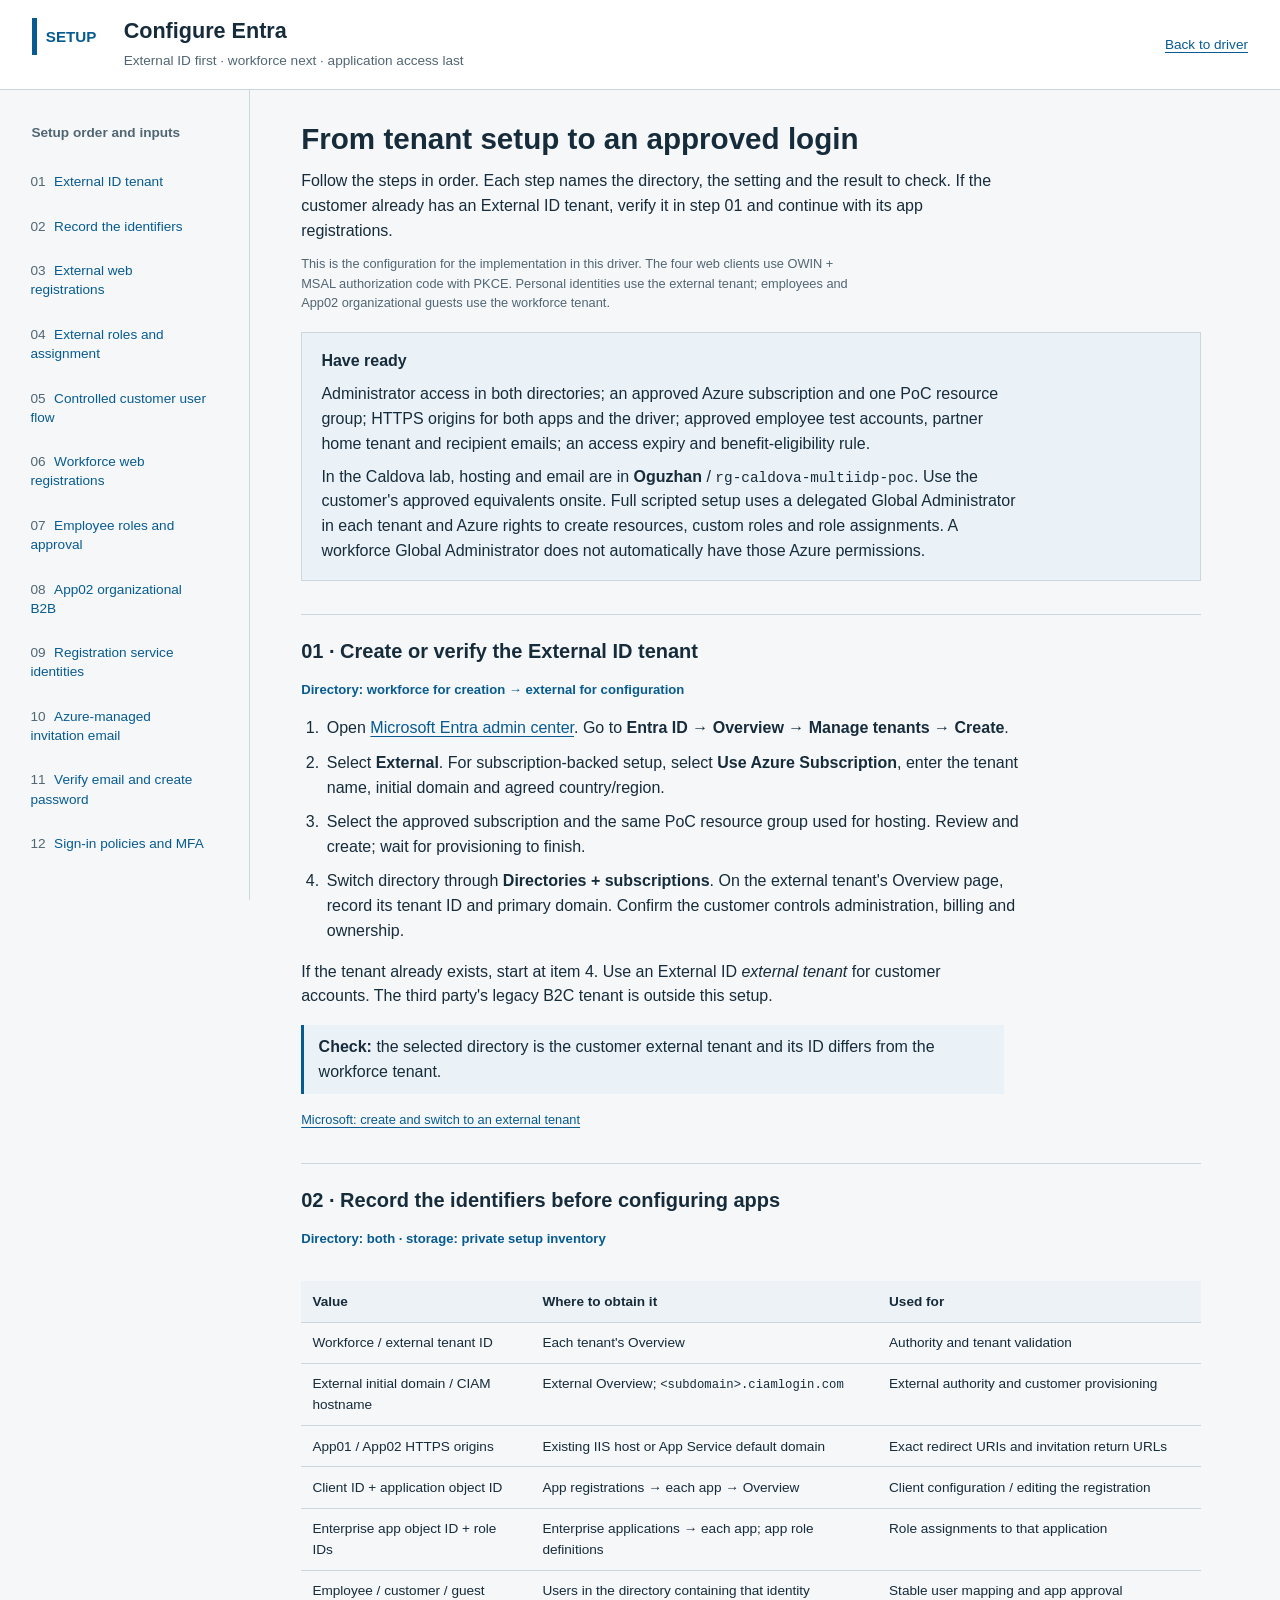
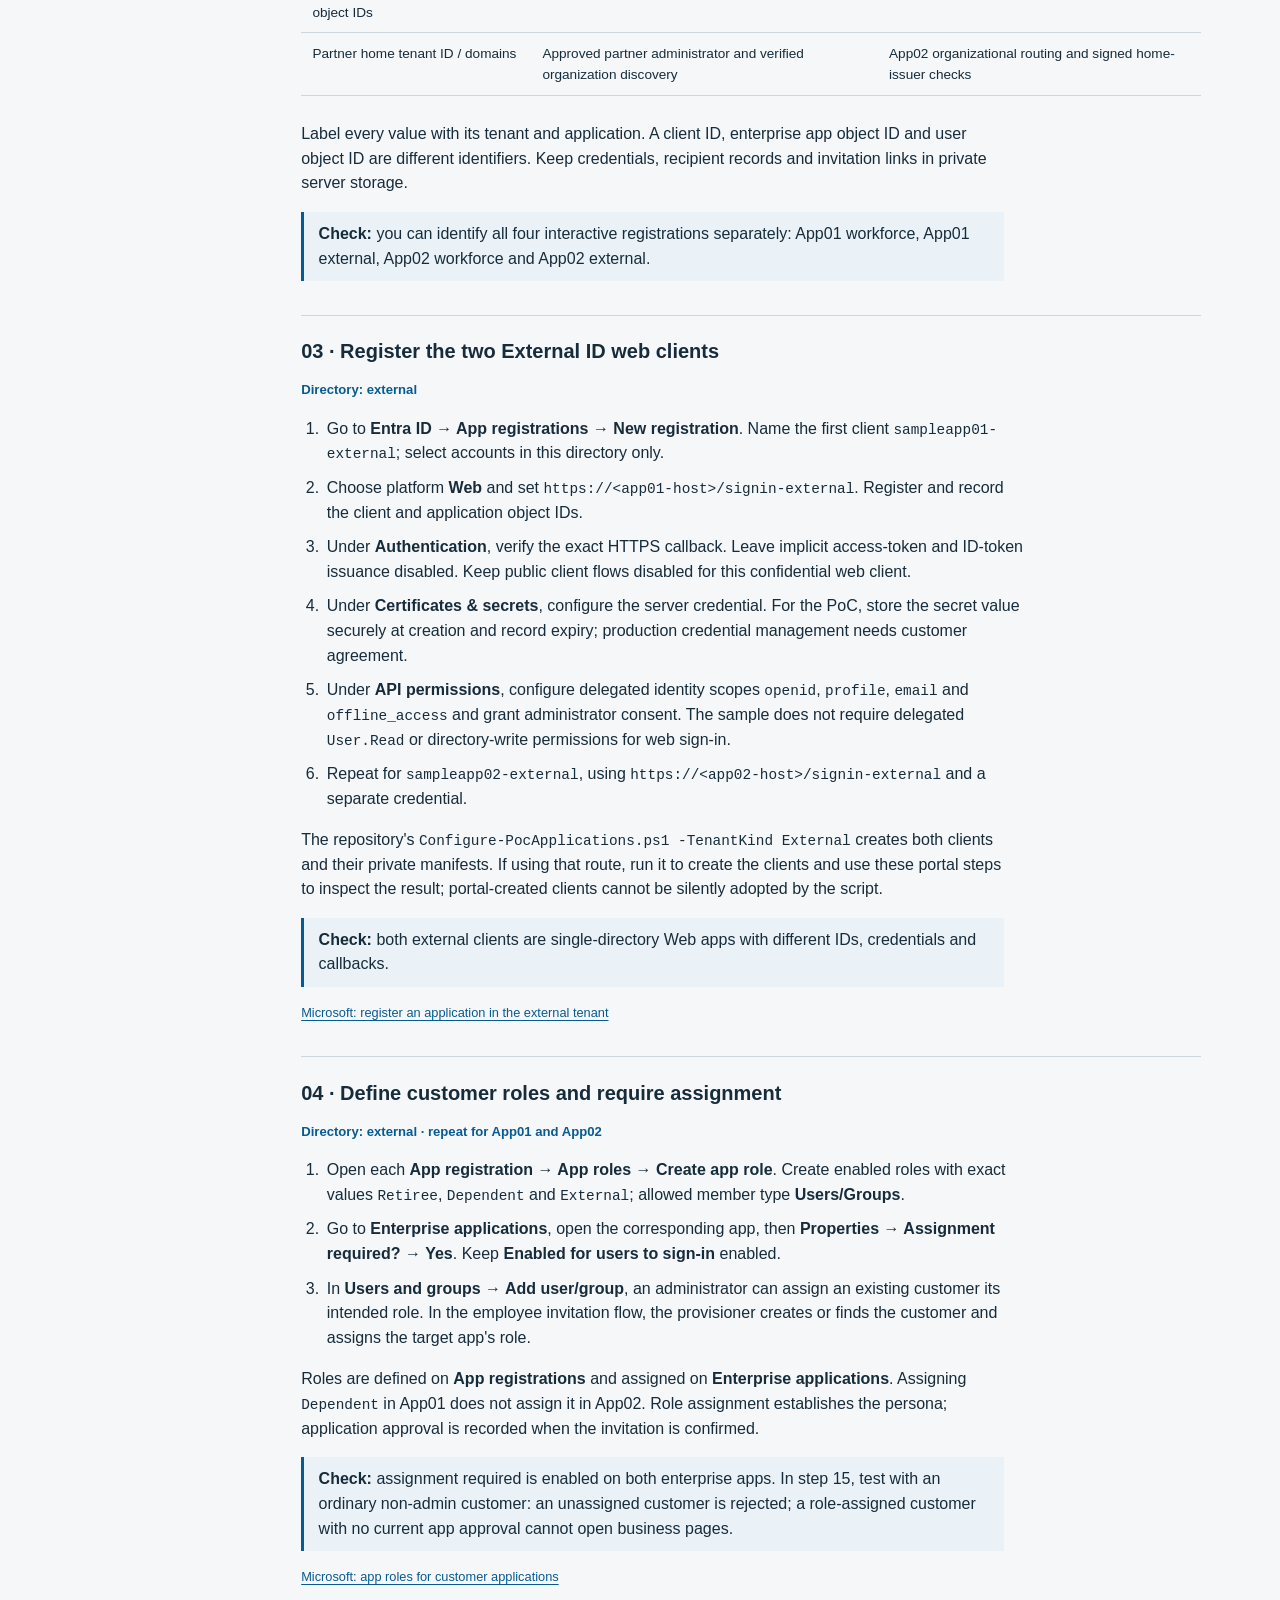
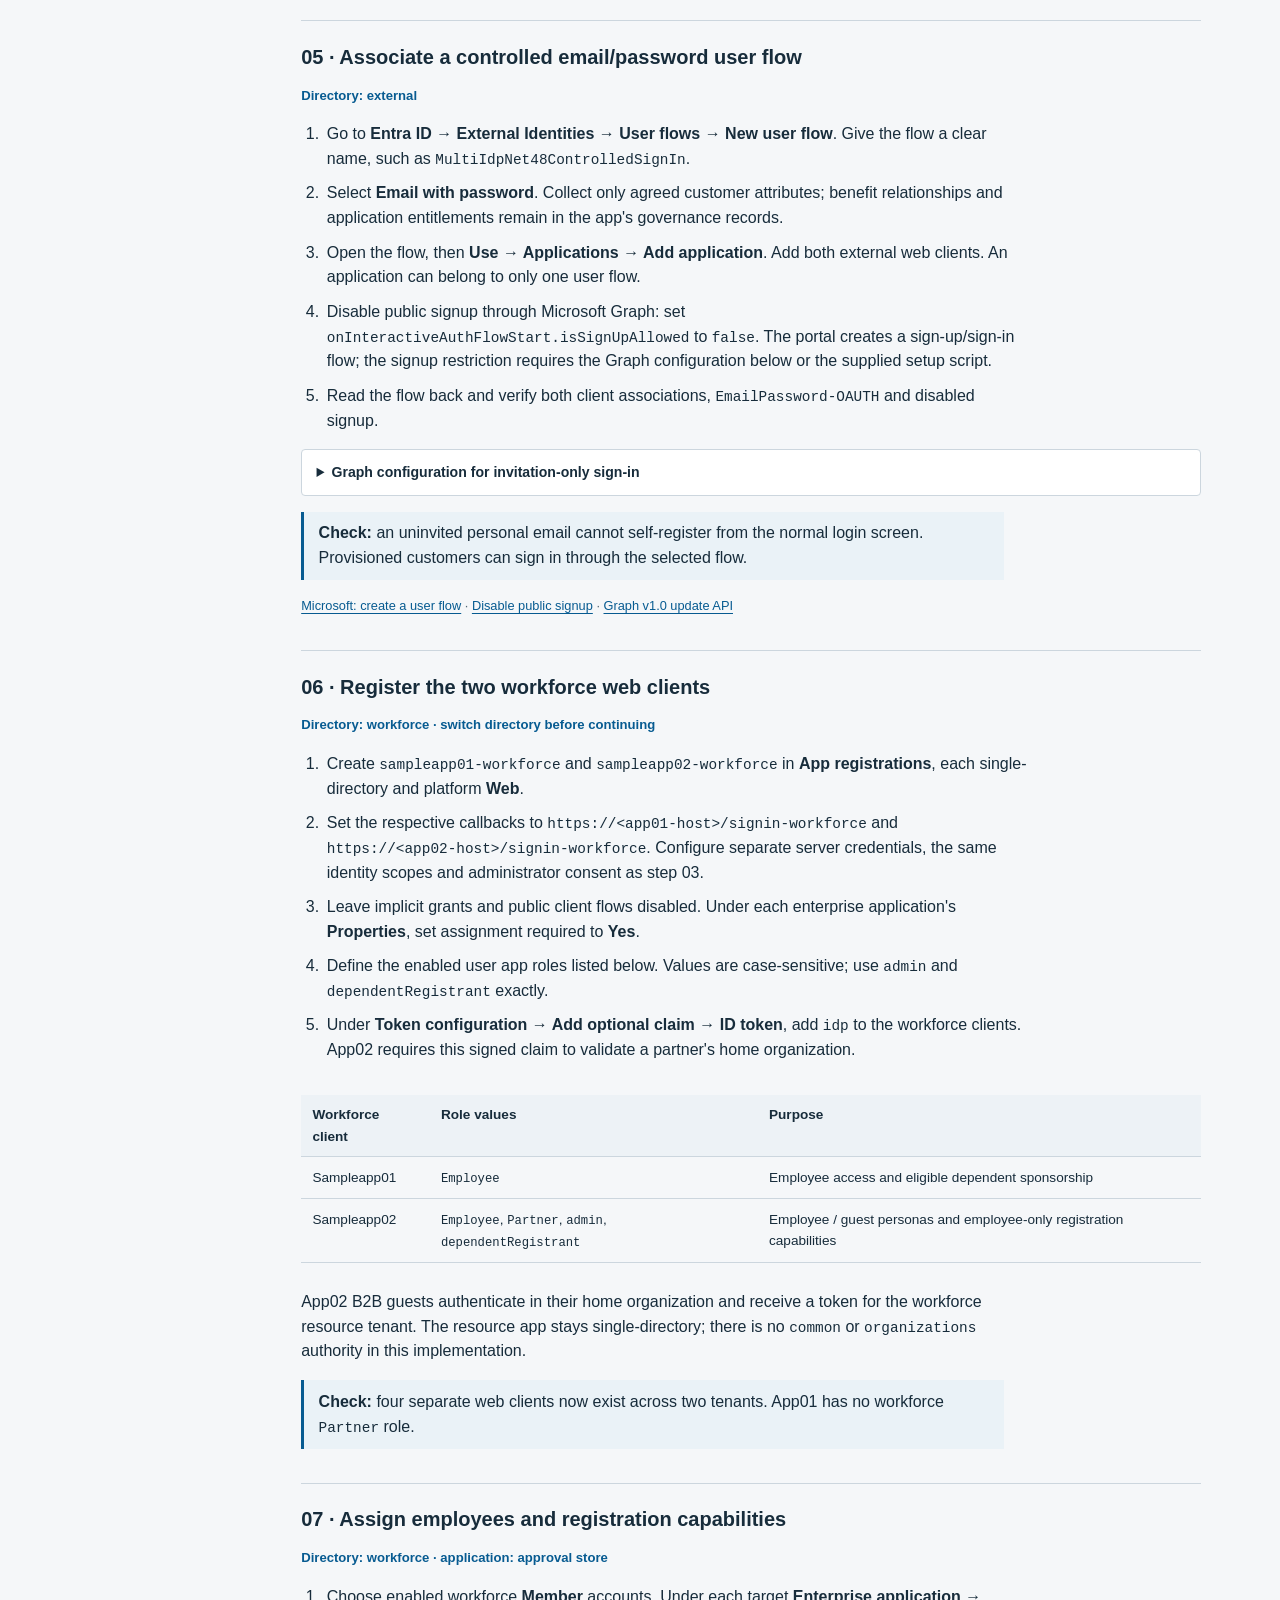
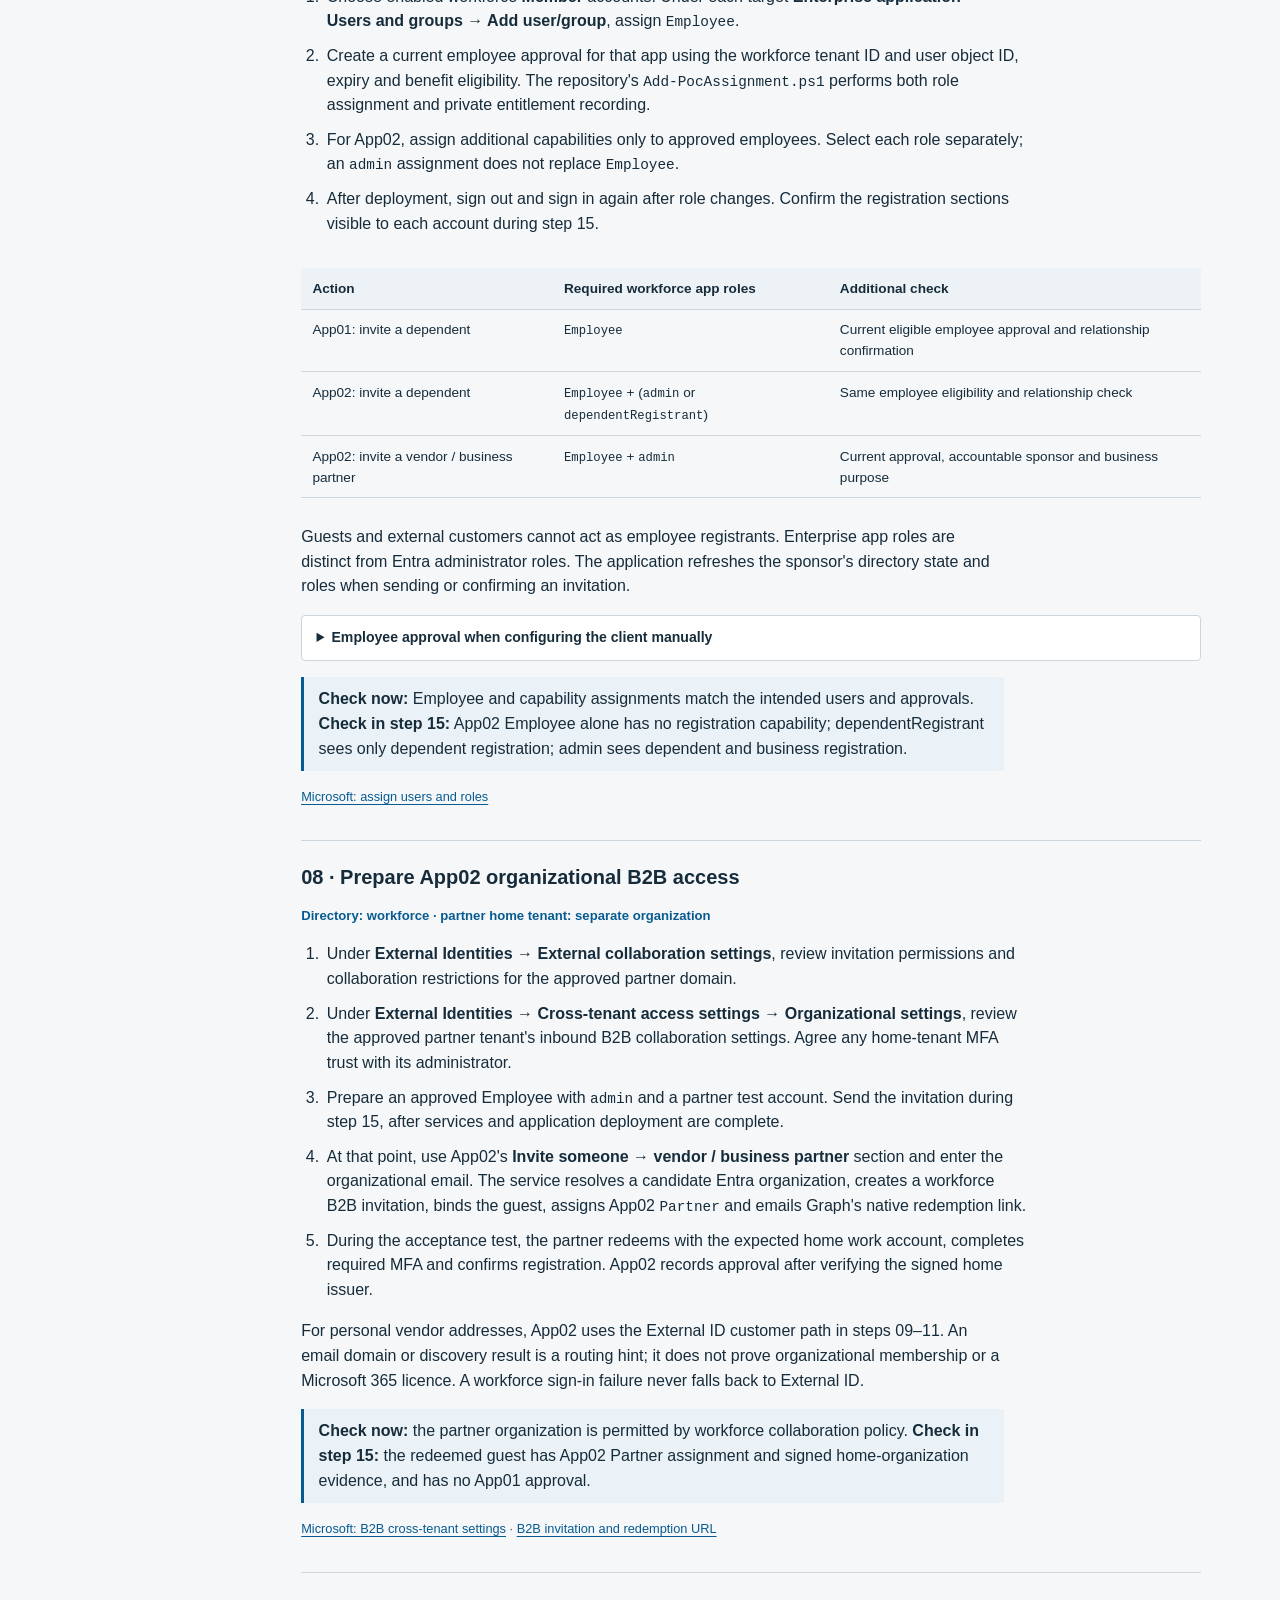
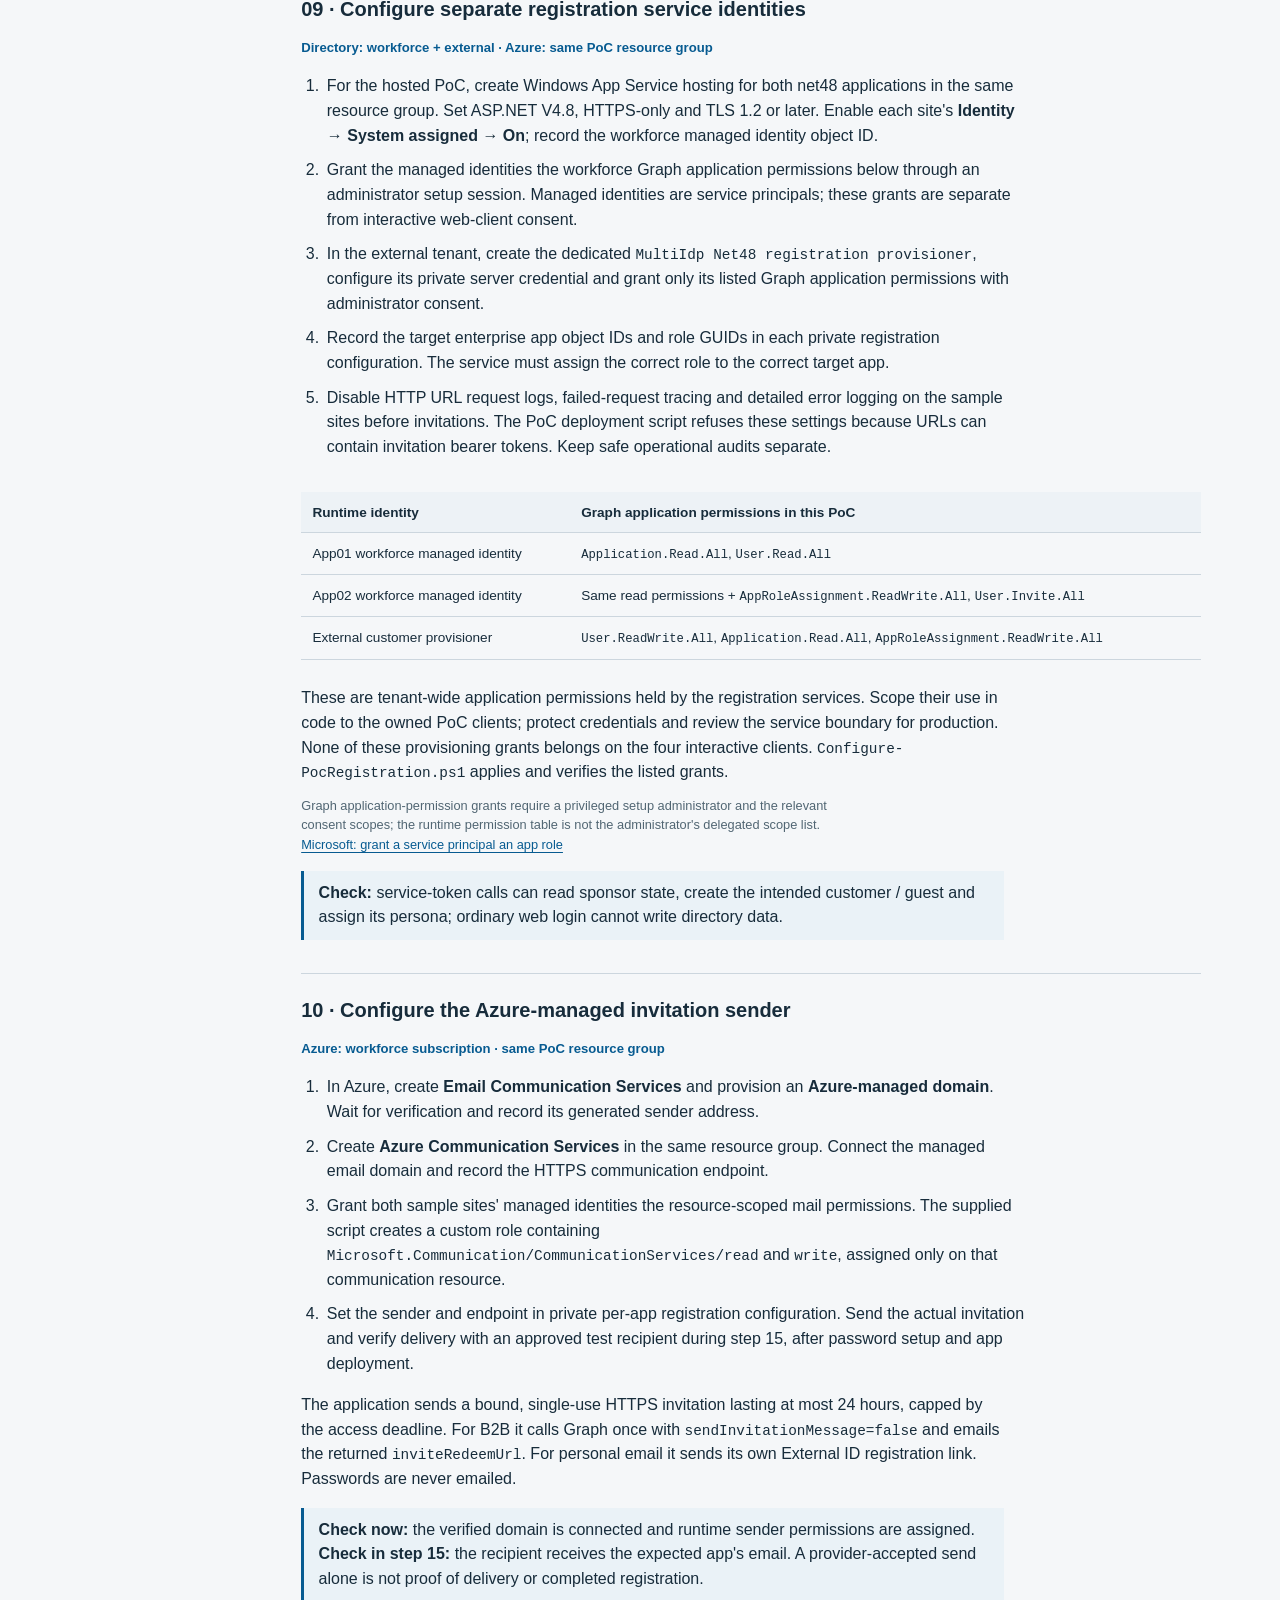
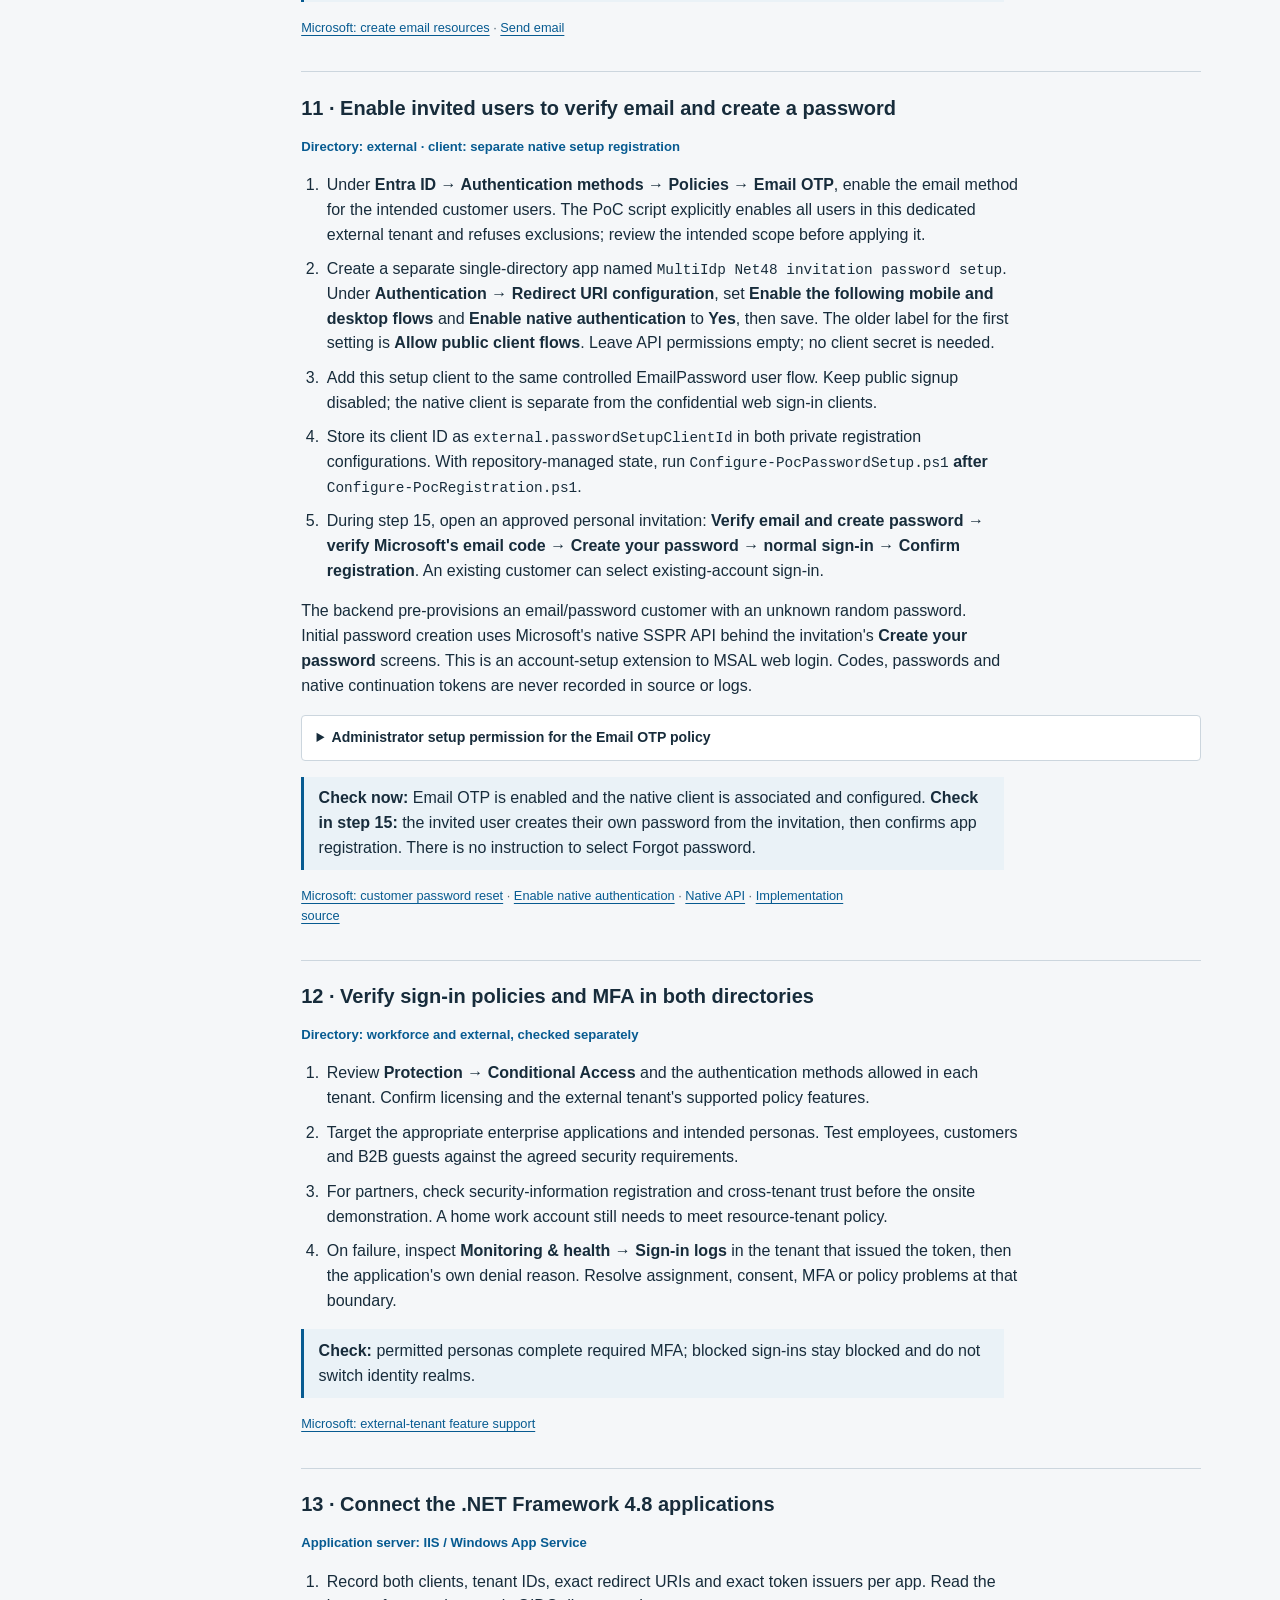
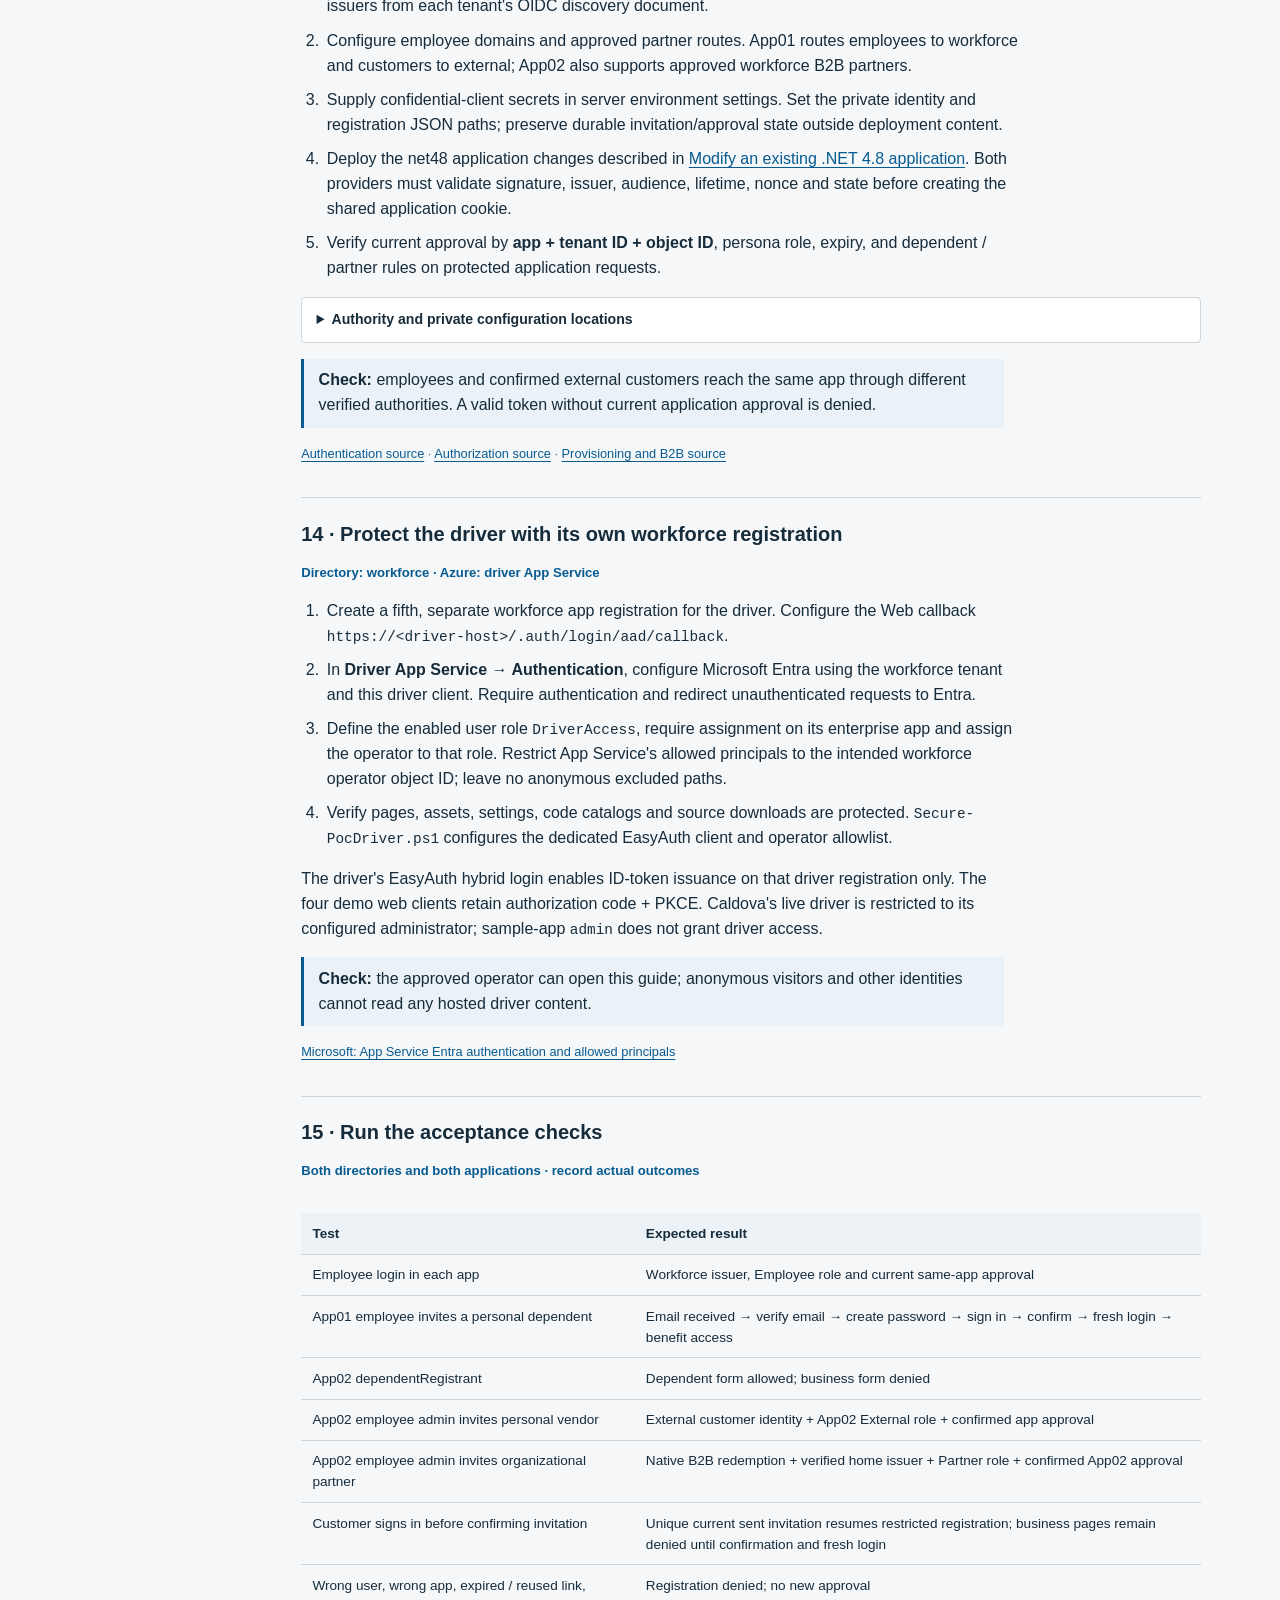
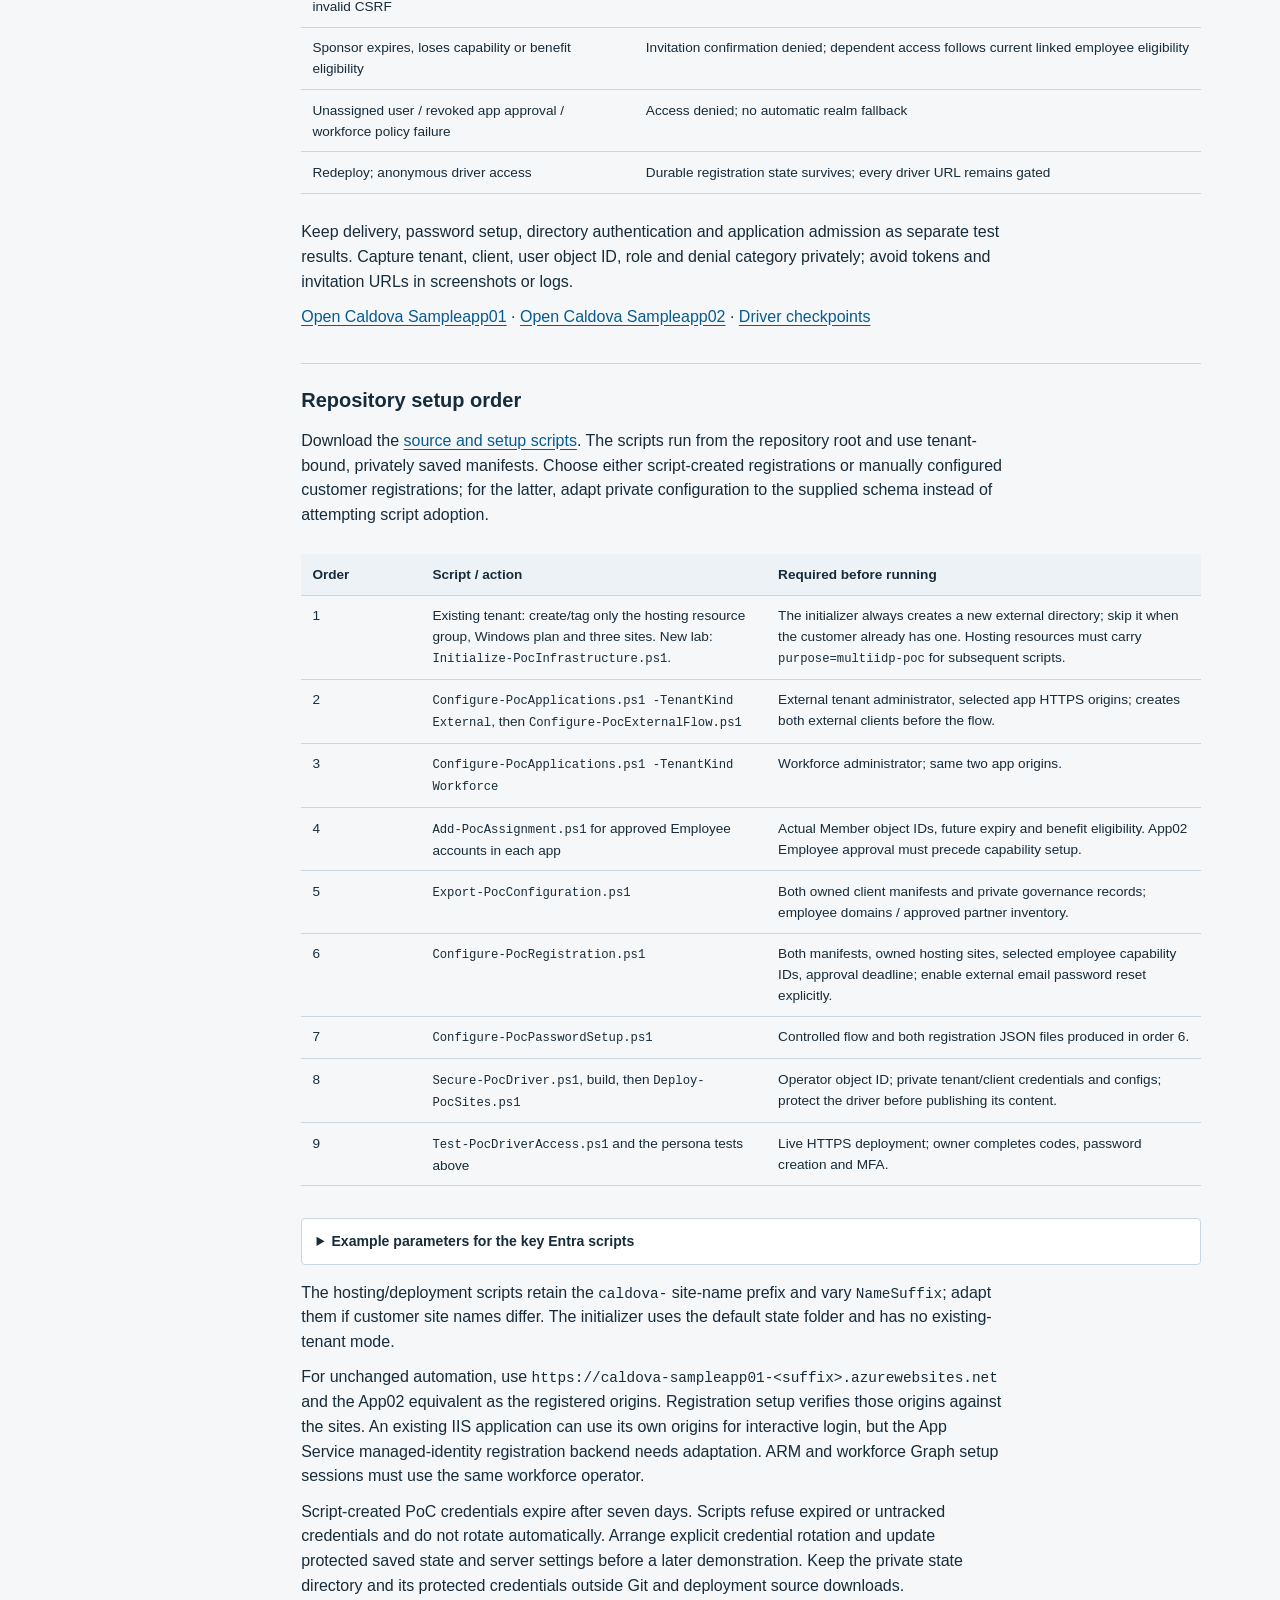
==== driver/entra-setup.html @ 4e661763 "Add external-first Entra configuration guide to PoC driver" ====
<!doctype html>
<html lang="en">
<head>
  <meta charset="utf-8">
  <meta name="viewport" content="width=device-width, initial-scale=1">
  <meta name="color-scheme" content="light">
  <meta name="description" content="Step-by-step Entra External ID and workforce configuration for the two-tenant ASP.NET Framework 4.8 PoC, including roles, invitations, password setup and access checks.">
  <title>Configure Entra · PoC setup guide</title>
  <link rel="icon" href="data:,">
  <link rel="stylesheet" href="site.css">
  <link rel="stylesheet" href="migration.css">
</head>
<body class="migration-page entra-page">
  <a class="skip-link" href="#setup-content">Skip to Entra setup guide</a>
  <header class="site-header">
    <div class="heading"><span class="product-mark" aria-hidden="true">SETUP</span><div><h1>Configure Entra</h1><p>External ID first · workforce next · application access last</p></div></div>
    <a class="secondary" href="index.html">Back to driver</a>
  </header>
  <div class="workspace">
    <aside class="rail">
      <nav aria-label="Entra configuration steps">
        <a class="rail-overview" href="#setup-content">Setup order and inputs</a>
        <ol>
          <li><a href="#external-tenant">External ID tenant</a></li>
          <li><a href="#inventory">Record the identifiers</a></li>
          <li><a href="#external-apps">External web registrations</a></li>
          <li><a href="#external-roles">External roles and assignment</a></li>
          <li><a href="#user-flow">Controlled customer user flow</a></li>
          <li><a href="#workforce-apps">Workforce web registrations</a></li>
          <li><a href="#employee-access">Employee roles and approval</a></li>
          <li><a href="#partner-access">App02 organizational B2B</a></li>
          <li><a href="#services">Registration service identities</a></li>
          <li><a href="#email">Azure-managed invitation email</a></li>
          <li><a href="#password-setup">Verify email and create password</a></li>
          <li><a href="#policies">Sign-in policies and MFA</a></li>
          <li><a href="#application-config">Connect the .NET 4.8 apps</a></li>
          <li><a href="#driver-access">Protect the driver</a></li>
          <li><a href="#validation">Run the acceptance checks</a></li>
        </ol>
        <a class="rail-overview" href="#automation">Repository setup order</a>
        <a class="rail-overview" href="migration-sampleapp01.html">Modify an existing app</a>
      </nav>
    </aside>
    <main>
      <article id="setup-content">
        <h2>From tenant setup to an approved login</h2>
        <p>Follow the steps in order. Each step names the directory, the setting and the result to check. If the customer already has an External ID tenant, verify it in step 01 and continue with its app registrations.</p>
        <p class="source-note">This is the configuration for the implementation in this driver. The four web clients use OWIN + MSAL authorization code with PKCE. Personal identities use the external tenant; employees and App02 organizational guests use the workforce tenant.</p>
        <div class="setup-start"><strong>Have ready</strong><p>Administrator access in both directories; an approved Azure subscription and one PoC resource group; HTTPS origins for both apps and the driver; approved employee test accounts, partner home tenant and recipient emails; an access expiry and benefit-eligibility rule.</p><p>In the Caldova lab, hosting and email are in <strong>Oguzhan</strong> / <code>rg-caldova-multiidp-poc</code>. Use the customer's approved equivalents onsite. Full scripted setup uses a delegated Global Administrator in each tenant and Azure rights to create resources, custom roles and role assignments. A workforce Global Administrator does not automatically have those Azure permissions.</p></div>
        <nav class="migration-toc" aria-label="Jump to setup"><a href="#external-tenant">Tenant</a><a href="#external-apps">External apps</a><a href="#workforce-apps">Workforce apps</a><a href="#employee-access">Roles</a><a href="#services">Services</a><a href="#password-setup">Password setup</a><a href="#validation">Checks</a><a href="#automation">Scripts</a></nav>

        <section id="external-tenant" aria-labelledby="external-tenant-title">
          <h3 id="external-tenant-title">01 · Create or verify the External ID tenant</h3>
          <p class="setup-context">Directory: workforce for creation → external for configuration</p>
          <ol>
            <li>Open <a href="https://entra.microsoft.com/" target="_blank" rel="noopener noreferrer">Microsoft Entra admin center</a>. Go to <strong>Entra ID → Overview → Manage tenants → Create</strong>.</li>
            <li>Select <strong>External</strong>. For subscription-backed setup, select <strong>Use Azure Subscription</strong>, enter the tenant name, initial domain and agreed country/region.</li>
            <li>Select the approved subscription and the same PoC resource group used for hosting. Review and create; wait for provisioning to finish.</li>
            <li>Switch directory through <strong>Directories + subscriptions</strong>. On the external tenant's Overview page, record its tenant ID and primary domain. Confirm the customer controls administration, billing and ownership.</li>
          </ol>
          <p>If the tenant already exists, start at item 4. Use an External ID <em>external tenant</em> for customer accounts. The third party's legacy B2C tenant is outside this setup.</p>
          <p class="setup-check"><strong>Check:</strong> the selected directory is the customer external tenant and its ID differs from the workforce tenant.</p>
          <p class="source-note"><a href="https://learn.microsoft.com/en-us/entra/external-id/customers/how-to-create-external-tenant-portal">Microsoft: create and switch to an external tenant</a></p>
        </section>

        <section id="inventory" aria-labelledby="inventory-title">
          <h3 id="inventory-title">02 · Record the identifiers before configuring apps</h3>
          <p class="setup-context">Directory: both · storage: private setup inventory</p>
          <div class="table-scroll"><table><thead><tr><th scope="col">Value</th><th scope="col">Where to obtain it</th><th scope="col">Used for</th></tr></thead><tbody>
            <tr><td>Workforce / external tenant ID</td><td>Each tenant's Overview</td><td>Authority and tenant validation</td></tr>
            <tr><td>External initial domain / CIAM hostname</td><td>External Overview; <code>&lt;subdomain&gt;.ciamlogin.com</code></td><td>External authority and customer provisioning</td></tr>
            <tr><td>App01 / App02 HTTPS origins</td><td>Existing IIS host or App Service default domain</td><td>Exact redirect URIs and invitation return URLs</td></tr>
            <tr><td>Client ID + application object ID</td><td>App registrations → each app → Overview</td><td>Client configuration / editing the registration</td></tr>
            <tr><td>Enterprise app object ID + role IDs</td><td>Enterprise applications → each app; app role definitions</td><td>Role assignments to that application</td></tr>
            <tr><td>Employee / customer / guest object IDs</td><td>Users in the directory containing that identity</td><td>Stable user mapping and app approval</td></tr>
            <tr><td>Partner home tenant ID / domains</td><td>Approved partner administrator and verified organization discovery</td><td>App02 organizational routing and signed home-issuer checks</td></tr>
          </tbody></table></div>
          <p>Label every value with its tenant and application. A client ID, enterprise app object ID and user object ID are different identifiers. Keep credentials, recipient records and invitation links in private server storage.</p>
          <p class="setup-check"><strong>Check:</strong> you can identify all four interactive registrations separately: App01 workforce, App01 external, App02 workforce and App02 external.</p>
        </section>

        <section id="external-apps" aria-labelledby="external-apps-title">
          <h3 id="external-apps-title">03 · Register the two External ID web clients</h3>
          <p class="setup-context">Directory: external</p>
          <ol>
            <li>Go to <strong>Entra ID → App registrations → New registration</strong>. Name the first client <code>sampleapp01-external</code>; select accounts in this directory only.</li>
            <li>Choose platform <strong>Web</strong> and set <code>https://&lt;app01-host&gt;/signin-external</code>. Register and record the client and application object IDs.</li>
            <li>Under <strong>Authentication</strong>, verify the exact HTTPS callback. Leave implicit access-token and ID-token issuance disabled. Keep public client flows disabled for this confidential web client.</li>
            <li>Under <strong>Certificates &amp; secrets</strong>, configure the server credential. For the PoC, store the secret value securely at creation and record expiry; production credential management needs customer agreement.</li>
            <li>Under <strong>API permissions</strong>, configure delegated identity scopes <code>openid</code>, <code>profile</code>, <code>email</code> and <code>offline_access</code> and grant administrator consent. The sample does not require delegated <code>User.Read</code> or directory-write permissions for web sign-in.</li>
            <li>Repeat for <code>sampleapp02-external</code>, using <code>https://&lt;app02-host&gt;/signin-external</code> and a separate credential.</li>
          </ol>
          <p>The repository's <code>Configure-PocApplications.ps1 -TenantKind External</code> creates both clients and their private manifests. If using that route, run it to create the clients and use these portal steps to inspect the result; portal-created clients cannot be silently adopted by the script.</p>
          <p class="setup-check"><strong>Check:</strong> both external clients are single-directory Web apps with different IDs, credentials and callbacks.</p>
          <p class="source-note"><a href="https://learn.microsoft.com/en-us/entra/external-id/customers/how-to-register-ciam-app">Microsoft: register an application in the external tenant</a></p>
        </section>

        <section id="external-roles" aria-labelledby="external-roles-title">
          <h3 id="external-roles-title">04 · Define customer roles and require assignment</h3>
          <p class="setup-context">Directory: external · repeat for App01 and App02</p>
          <ol>
            <li>Open each <strong>App registration → App roles → Create app role</strong>. Create enabled roles with exact values <code>Retiree</code>, <code>Dependent</code> and <code>External</code>; allowed member type <strong>Users/Groups</strong>.</li>
            <li>Go to <strong>Enterprise applications</strong>, open the corresponding app, then <strong>Properties → Assignment required? → Yes</strong>. Keep <strong>Enabled for users to sign-in</strong> enabled.</li>
            <li>In <strong>Users and groups → Add user/group</strong>, an administrator can assign an existing customer its intended role. In the employee invitation flow, the provisioner creates or finds the customer and assigns the target app's role.</li>
          </ol>
          <p>Roles are defined on <strong>App registrations</strong> and assigned on <strong>Enterprise applications</strong>. Assigning <code>Dependent</code> in App01 does not assign it in App02. Role assignment establishes the persona; application approval is recorded when the invitation is confirmed.</p>
          <p class="setup-check"><strong>Check:</strong> assignment required is enabled on both enterprise apps. In step 15, test with an ordinary non-admin customer: an unassigned customer is rejected; a role-assigned customer with no current app approval cannot open business pages.</p>
          <p class="source-note"><a href="https://learn.microsoft.com/en-us/entra/external-id/customers/how-to-use-app-roles-customers">Microsoft: app roles for customer applications</a></p>
        </section>

        <section id="user-flow" aria-labelledby="user-flow-title">
          <h3 id="user-flow-title">05 · Associate a controlled email/password user flow</h3>
          <p class="setup-context">Directory: external</p>
          <ol>
            <li>Go to <strong>Entra ID → External Identities → User flows → New user flow</strong>. Give the flow a clear name, such as <code>MultiIdpNet48ControlledSignIn</code>.</li>
            <li>Select <strong>Email with password</strong>. Collect only agreed customer attributes; benefit relationships and application entitlements remain in the app's governance records.</li>
            <li>Open the flow, then <strong>Use → Applications → Add application</strong>. Add both external web clients. An application can belong to only one user flow.</li>
            <li>Disable public signup through Microsoft Graph: set <code>onInteractiveAuthFlowStart.isSignUpAllowed</code> to <code>false</code>. The portal creates a sign-up/sign-in flow; the signup restriction requires the Graph configuration below or the supplied setup script.</li>
            <li>Read the flow back and verify both client associations, <code>EmailPassword-OAUTH</code> and disabled signup.</li>
          </ol>
          <details><summary>Graph configuration for invitation-only sign-in</summary><p>Use a privileged setup session in the external tenant with <code>EventListener.ReadWrite.All</code>. Retrieve the flow ID from <code>GET /v1.0/identity/authenticationEventsFlows</code>; match its name and application associations.</p><pre><code>PATCH https://graph.microsoft.com/v1.0/identity/authenticationEventsFlows/&lt;flow-id&gt;
{
  "@odata.type": "#microsoft.graph.externalUsersSelfServiceSignUpEventsFlow",
  "onInteractiveAuthFlowStart": {
    "@odata.type": "#microsoft.graph.onInteractiveAuthFlowStartExternalUsersSelfServiceSignUp",
    "isSignUpAllowed": false
  }
}</code></pre><p>The tested <code>Configure-PocExternalFlow.ps1</code> uses Graph v1.0. Microsoft's disable-signup how-to also shows a beta example. Add associations individually through <code>/conditions/applications/includeApplications</code> when using Graph.</p></details>
          <p class="setup-check"><strong>Check:</strong> an uninvited personal email cannot self-register from the normal login screen. Provisioned customers can sign in through the selected flow.</p>
          <p class="source-note"><a href="https://learn.microsoft.com/en-us/entra/external-id/customers/how-to-user-flow-sign-up-sign-in-customers">Microsoft: create a user flow</a> · <a href="https://learn.microsoft.com/en-us/entra/external-id/customers/how-to-disable-sign-up-user-flow">Disable public signup</a> · <a href="https://learn.microsoft.com/en-us/graph/api/authenticationeventsflow-update?view=graph-rest-1.0">Graph v1.0 update API</a></p>
        </section>

        <section id="workforce-apps" aria-labelledby="workforce-apps-title">
          <h3 id="workforce-apps-title">06 · Register the two workforce web clients</h3>
          <p class="setup-context">Directory: workforce · switch directory before continuing</p>
          <ol>
            <li>Create <code>sampleapp01-workforce</code> and <code>sampleapp02-workforce</code> in <strong>App registrations</strong>, each single-directory and platform <strong>Web</strong>.</li>
            <li>Set the respective callbacks to <code>https://&lt;app01-host&gt;/signin-workforce</code> and <code>https://&lt;app02-host&gt;/signin-workforce</code>. Configure separate server credentials, the same identity scopes and administrator consent as step 03.</li>
            <li>Leave implicit grants and public client flows disabled. Under each enterprise application's <strong>Properties</strong>, set assignment required to <strong>Yes</strong>.</li>
            <li>Define the enabled user app roles listed below. Values are case-sensitive; use <code>admin</code> and <code>dependentRegistrant</code> exactly.</li>
            <li>Under <strong>Token configuration → Add optional claim → ID token</strong>, add <code>idp</code> to the workforce clients. App02 requires this signed claim to validate a partner's home organization.</li>
          </ol>
          <div class="table-scroll"><table><thead><tr><th scope="col">Workforce client</th><th scope="col">Role values</th><th scope="col">Purpose</th></tr></thead><tbody>
            <tr><td>Sampleapp01</td><td><code>Employee</code></td><td>Employee access and eligible dependent sponsorship</td></tr>
            <tr><td>Sampleapp02</td><td><code>Employee</code>, <code>Partner</code>, <code>admin</code>, <code>dependentRegistrant</code></td><td>Employee / guest personas and employee-only registration capabilities</td></tr>
          </tbody></table></div>
          <p>App02 B2B guests authenticate in their home organization and receive a token for the workforce resource tenant. The resource app stays single-directory; there is no <code>common</code> or <code>organizations</code> authority in this implementation.</p>
          <p class="setup-check"><strong>Check:</strong> four separate web clients now exist across two tenants. App01 has no workforce <code>Partner</code> role.</p>
        </section>

        <section id="employee-access" aria-labelledby="employee-access-title">
          <h3 id="employee-access-title">07 · Assign employees and registration capabilities</h3>
          <p class="setup-context">Directory: workforce · application: approval store</p>
          <ol>
            <li>Choose enabled workforce <strong>Member</strong> accounts. Under each target <strong>Enterprise application → Users and groups → Add user/group</strong>, assign <code>Employee</code>.</li>
            <li>Create a current employee approval for that app using the workforce tenant ID and user object ID, expiry and benefit eligibility. The repository's <code>Add-PocAssignment.ps1</code> performs both role assignment and private entitlement recording.</li>
            <li>For App02, assign additional capabilities only to approved employees. Select each role separately; an <code>admin</code> assignment does not replace <code>Employee</code>.</li>
            <li>After deployment, sign out and sign in again after role changes. Confirm the registration sections visible to each account during step 15.</li>
          </ol>
          <div class="table-scroll"><table><thead><tr><th scope="col">Action</th><th scope="col">Required workforce app roles</th><th scope="col">Additional check</th></tr></thead><tbody>
            <tr><td>App01: invite a dependent</td><td><code>Employee</code></td><td>Current eligible employee approval and relationship confirmation</td></tr>
            <tr><td>App02: invite a dependent</td><td><code>Employee</code> + (<code>admin</code> or <code>dependentRegistrant</code>)</td><td>Same employee eligibility and relationship check</td></tr>
            <tr><td>App02: invite a vendor / business partner</td><td><code>Employee</code> + <code>admin</code></td><td>Current approval, accountable sponsor and business purpose</td></tr>
          </tbody></table></div>
          <p>Guests and external customers cannot act as employee registrants. Enterprise app roles are distinct from Entra administrator roles. The application refreshes the sponsor's directory state and roles when sending or confirming an invitation.</p>
          <details><summary>Employee approval when configuring the client manually</summary><p>Seed an approved employee record in the protected entitlement file, repeat it for App02 and each approved employee, and set the identity configuration's <code>entitlementFile</code> to the deployed absolute path. A local file change alone does not update Azure.</p><pre><code>[
  {
    "appId": "sampleapp01",
    "tenantId": "&lt;workforce-tenant-id&gt;",
    "objectId": "&lt;employee-object-id&gt;",
    "source": "workforce",
    "persona": "employee",
    "status": "approved",
    "expiresUtc": "&lt;future-UTC-timestamp&gt;",
    "benefitEligible": true
  }
]</code></pre><p>Use actual eligibility evidence and a bounded expiry. Invitation confirmation writes recipients' approvals to the durable registration store; do not seed recipients as already approved to bypass that test.</p></details>
          <p class="setup-check"><strong>Check now:</strong> Employee and capability assignments match the intended users and approvals. <strong>Check in step 15:</strong> App02 Employee alone has no registration capability; dependentRegistrant sees only dependent registration; admin sees dependent and business registration.</p>
          <p class="source-note"><a href="https://learn.microsoft.com/en-us/entra/identity/enterprise-apps/assign-user-or-group-access-portal">Microsoft: assign users and roles</a></p>
        </section>

        <section id="partner-access" aria-labelledby="partner-access-title">
          <h3 id="partner-access-title">08 · Prepare App02 organizational B2B access</h3>
          <p class="setup-context">Directory: workforce · partner home tenant: separate organization</p>
          <ol>
            <li>Under <strong>External Identities → External collaboration settings</strong>, review invitation permissions and collaboration restrictions for the approved partner domain.</li>
            <li>Under <strong>External Identities → Cross-tenant access settings → Organizational settings</strong>, review the approved partner tenant's inbound B2B collaboration settings. Agree any home-tenant MFA trust with its administrator.</li>
            <li>Prepare an approved Employee with <code>admin</code> and a partner test account. Send the invitation during step 15, after services and application deployment are complete.</li>
            <li>At that point, use App02's <strong>Invite someone → vendor / business partner</strong> section and enter the organizational email. The service resolves a candidate Entra organization, creates a workforce B2B invitation, binds the guest, assigns App02 <code>Partner</code> and emails Graph's native redemption link.</li>
            <li>During the acceptance test, the partner redeems with the expected home work account, completes required MFA and confirms registration. App02 records approval after verifying the signed home issuer.</li>
          </ol>
          <p>For personal vendor addresses, App02 uses the External ID customer path in steps 09–11. An email domain or discovery result is a routing hint; it does not prove organizational membership or a Microsoft 365 licence. A workforce sign-in failure never falls back to External ID.</p>
          <p class="setup-check"><strong>Check now:</strong> the partner organization is permitted by workforce collaboration policy. <strong>Check in step 15:</strong> the redeemed guest has App02 Partner assignment and signed home-organization evidence, and has no App01 approval.</p>
          <p class="source-note"><a href="https://learn.microsoft.com/en-us/entra/external-id/cross-tenant-access-settings-b2b-collaboration">Microsoft: B2B cross-tenant settings</a> · <a href="https://learn.microsoft.com/en-us/graph/api/resources/invitation?view=graph-rest-1.0">B2B invitation and redemption URL</a></p>
        </section>

        <section id="services" aria-labelledby="services-title">
          <h3 id="services-title">09 · Configure separate registration service identities</h3>
          <p class="setup-context">Directory: workforce + external · Azure: same PoC resource group</p>
          <ol>
            <li>For the hosted PoC, create Windows App Service hosting for both net48 applications in the same resource group. Set ASP.NET V4.8, HTTPS-only and TLS 1.2 or later. Enable each site's <strong>Identity → System assigned → On</strong>; record the workforce managed identity object ID.</li>
            <li>Grant the managed identities the workforce Graph application permissions below through an administrator setup session. Managed identities are service principals; these grants are separate from interactive web-client consent.</li>
            <li>In the external tenant, create the dedicated <code>MultiIdp Net48 registration provisioner</code>, configure its private server credential and grant only its listed Graph application permissions with administrator consent.</li>
            <li>Record the target enterprise app object IDs and role GUIDs in each private registration configuration. The service must assign the correct role to the correct target app.</li>
            <li>Disable HTTP URL request logs, failed-request tracing and detailed error logging on the sample sites before invitations. The PoC deployment script refuses these settings because URLs can contain invitation bearer tokens. Keep safe operational audits separate.</li>
          </ol>
          <div class="table-scroll"><table><thead><tr><th scope="col">Runtime identity</th><th scope="col">Graph application permissions in this PoC</th></tr></thead><tbody>
            <tr><td>App01 workforce managed identity</td><td><code>Application.Read.All</code>, <code>User.Read.All</code></td></tr>
            <tr><td>App02 workforce managed identity</td><td>Same read permissions + <code>AppRoleAssignment.ReadWrite.All</code>, <code>User.Invite.All</code></td></tr>
            <tr><td>External customer provisioner</td><td><code>User.ReadWrite.All</code>, <code>Application.Read.All</code>, <code>AppRoleAssignment.ReadWrite.All</code></td></tr>
          </tbody></table></div>
          <p>These are tenant-wide application permissions held by the registration services. Scope their use in code to the owned PoC clients; protect credentials and review the service boundary for production. None of these provisioning grants belongs on the four interactive clients. <code>Configure-PocRegistration.ps1</code> applies and verifies the listed grants.</p>
          <p class="source-note">Graph application-permission grants require a privileged setup administrator and the relevant consent scopes; the runtime permission table is not the administrator's delegated scope list. <a href="https://learn.microsoft.com/en-us/graph/api/serviceprincipal-post-approleassignedto?view=graph-rest-1.0">Microsoft: grant a service principal an app role</a></p>
          <p class="setup-check"><strong>Check:</strong> service-token calls can read sponsor state, create the intended customer / guest and assign its persona; ordinary web login cannot write directory data.</p>
        </section>

        <section id="email" aria-labelledby="email-title">
          <h3 id="email-title">10 · Configure the Azure-managed invitation sender</h3>
          <p class="setup-context">Azure: workforce subscription · same PoC resource group</p>
          <ol>
            <li>In Azure, create <strong>Email Communication Services</strong> and provision an <strong>Azure-managed domain</strong>. Wait for verification and record its generated sender address.</li>
            <li>Create <strong>Azure Communication Services</strong> in the same resource group. Connect the managed email domain and record the HTTPS communication endpoint.</li>
            <li>Grant both sample sites' managed identities the resource-scoped mail permissions. The supplied script creates a custom role containing <code>Microsoft.Communication/CommunicationServices/read</code> and <code>write</code>, assigned only on that communication resource.</li>
            <li>Set the sender and endpoint in private per-app registration configuration. Send the actual invitation and verify delivery with an approved test recipient during step 15, after password setup and app deployment.</li>
          </ol>
          <p>The application sends a bound, single-use HTTPS invitation lasting at most 24 hours, capped by the access deadline. For B2B it calls Graph once with <code>sendInvitationMessage=false</code> and emails the returned <code>inviteRedeemUrl</code>. For personal email it sends its own External ID registration link. Passwords are never emailed.</p>
          <p class="setup-check"><strong>Check now:</strong> the verified domain is connected and runtime sender permissions are assigned. <strong>Check in step 15:</strong> the recipient receives the expected app's email. A provider-accepted send alone is not proof of delivery or completed registration.</p>
          <p class="source-note"><a href="https://learn.microsoft.com/en-us/azure/communication-services/quickstarts/email/create-email-communication-resource">Microsoft: create email resources</a> · <a href="https://learn.microsoft.com/en-us/azure/communication-services/quickstarts/email/send-email">Send email</a></p>
        </section>

        <section id="password-setup" aria-labelledby="password-setup-title">
          <h3 id="password-setup-title">11 · Enable invited users to verify email and create a password</h3>
          <p class="setup-context">Directory: external · client: separate native setup registration</p>
          <ol>
            <li>Under <strong>Entra ID → Authentication methods → Policies → Email OTP</strong>, enable the email method for the intended customer users. The PoC script explicitly enables all users in this dedicated external tenant and refuses exclusions; review the intended scope before applying it.</li>
            <li>Create a separate single-directory app named <code>MultiIdp Net48 invitation password setup</code>. Under <strong>Authentication → Redirect URI configuration</strong>, set <strong>Enable the following mobile and desktop flows</strong> and <strong>Enable native authentication</strong> to <strong>Yes</strong>, then save. The older label for the first setting is <strong>Allow public client flows</strong>. Leave API permissions empty; no client secret is needed.</li>
            <li>Add this setup client to the same controlled EmailPassword user flow. Keep public signup disabled; the native client is separate from the confidential web sign-in clients.</li>
            <li>Store its client ID as <code>external.passwordSetupClientId</code> in both private registration configurations. With repository-managed state, run <code>Configure-PocPasswordSetup.ps1</code> <strong>after</strong> <code>Configure-PocRegistration.ps1</code>.</li>
            <li>During step 15, open an approved personal invitation: <strong>Verify email and create password → verify Microsoft's email code → Create your password → normal sign-in → Confirm registration</strong>. An existing customer can select existing-account sign-in.</li>
          </ol>
          <p>The backend pre-provisions an email/password customer with an unknown random password. Initial password creation uses Microsoft's native SSPR API behind the invitation's <strong>Create your password</strong> screens. This is an account-setup extension to MSAL web login. Codes, passwords and native continuation tokens are never recorded in source or logs.</p>
          <details><summary>Administrator setup permission for the Email OTP policy</summary><p>The temporary delegated setup session needs <code>Policy.ReadWrite.AuthenticationMethod</code>, an appropriate administrator role and the external tenant. Use the same external administrator as the Azure CLI setup session. The runtime provisioner has no policy-write permission.</p><pre><code>Connect-MgGraph -TenantId $externalTenantId `
  -Scopes Policy.ReadWrite.AuthenticationMethod,User.Read `
  -ContextScope Process

# In the same PowerShell process, run registration setup with:
# -EnableExternalEmailPasswordReset -UseMicrosoftGraphPolicyContext</code></pre></details>
          <p class="setup-check"><strong>Check now:</strong> Email OTP is enabled and the native client is associated and configured. <strong>Check in step 15:</strong> the invited user creates their own password from the invitation, then confirms app registration. There is no instruction to select Forgot password.</p>
          <p class="source-note"><a href="https://learn.microsoft.com/en-us/entra/external-id/customers/how-to-enable-password-reset-customers">Microsoft: customer password reset</a> · <a href="https://learn.microsoft.com/en-us/entra/identity-platform/concept-native-authentication">Enable native authentication</a> · <a href="https://learn.microsoft.com/en-us/entra/identity-platform/reference-native-authentication-api">Native API</a> · <a href="index.html#code/sampleapp01/samples%2Fnet48%2FShared%2FPasswordSetup.cs">Implementation source</a></p>
        </section>

        <section id="policies" aria-labelledby="policies-title">
          <h3 id="policies-title">12 · Verify sign-in policies and MFA in both directories</h3>
          <p class="setup-context">Directory: workforce and external, checked separately</p>
          <ol>
            <li>Review <strong>Protection → Conditional Access</strong> and the authentication methods allowed in each tenant. Confirm licensing and the external tenant's supported policy features.</li>
            <li>Target the appropriate enterprise applications and intended personas. Test employees, customers and B2B guests against the agreed security requirements.</li>
            <li>For partners, check security-information registration and cross-tenant trust before the onsite demonstration. A home work account still needs to meet resource-tenant policy.</li>
            <li>On failure, inspect <strong>Monitoring &amp; health → Sign-in logs</strong> in the tenant that issued the token, then the application's own denial reason. Resolve assignment, consent, MFA or policy problems at that boundary.</li>
          </ol>
          <p class="setup-check"><strong>Check:</strong> permitted personas complete required MFA; blocked sign-ins stay blocked and do not switch identity realms.</p>
          <p class="source-note"><a href="https://learn.microsoft.com/en-us/entra/external-id/customers/concept-supported-features-customers">Microsoft: external-tenant feature support</a></p>
        </section>

        <section id="application-config" aria-labelledby="application-config-title">
          <h3 id="application-config-title">13 · Connect the .NET Framework 4.8 applications</h3>
          <p class="setup-context">Application server: IIS / Windows App Service</p>
          <ol>
            <li>Record both clients, tenant IDs, exact redirect URIs and exact token issuers per app. Read the issuers from each tenant's OIDC discovery document.</li>
            <li>Configure employee domains and approved partner routes. App01 routes employees to workforce and customers to external; App02 also supports approved workforce B2B partners.</li>
            <li>Supply confidential-client secrets in server environment settings. Set the private identity and registration JSON paths; preserve durable invitation/approval state outside deployment content.</li>
            <li>Deploy the net48 application changes described in <a href="migration-sampleapp01.html">Modify an existing .NET 4.8 application</a>. Both providers must validate signature, issuer, audience, lifetime, nonce and state before creating the shared application cookie.</li>
            <li>Verify current approval by <strong>app + tenant ID + object ID</strong>, persona role, expiry, and dependent / partner rules on protected application requests.</li>
          </ol>
          <details><summary>Authority and private configuration locations</summary><pre><code>Workforce authority:
https://login.microsoftonline.com/&lt;workforce-tenant-id&gt;

External authority:
https://&lt;subdomain&gt;.ciamlogin.com/&lt;external-tenant-id&gt;

Discovery: append /v2.0/.well-known/openid-configuration
MSAL uses the authority above; OWIN uses authority + /v2.0.
Validate the exact issuer returned by discovery.

MULTIIDP_SAMPLEAPP01_CONFIG / MULTIIDP_SAMPLEAPP02_CONFIG
MULTIIDP_SAMPLEAPP01_REGISTRATION_CONFIG / MULTIIDP_SAMPLEAPP02_REGISTRATION_CONFIG
MULTIIDP_SAMPLEAPP01_WORKFORCE_SECRET / MULTIIDP_SAMPLEAPP02_WORKFORCE_SECRET
MULTIIDP_SAMPLEAPP01_EXTERNAL_SECRET / MULTIIDP_SAMPLEAPP02_EXTERNAL_SECRET
MULTIIDP_REGISTRATION_EXTERNAL_SECRET

Hosted durable state:
D:\home\data\multiidp\&lt;appId&gt;\registration-state.json</code></pre></details>
          <p class="setup-check"><strong>Check:</strong> employees and confirmed external customers reach the same app through different verified authorities. A valid token without current application approval is denied.</p>
          <p class="source-note"><a href="index.html#code/sampleapp01/samples%2Fnet48%2FShared%2FStartup.cs">Authentication source</a> · <a href="index.html#code/sampleapp01/samples%2Fnet48%2FShared%2FPolicy.cs">Authorization source</a> · <a href="index.html#code/sampleapp02/samples%2Fnet48%2FShared%2FRegistrationServices.cs">Provisioning and B2B source</a></p>
        </section>

        <section id="driver-access" aria-labelledby="driver-access-title">
          <h3 id="driver-access-title">14 · Protect the driver with its own workforce registration</h3>
          <p class="setup-context">Directory: workforce · Azure: driver App Service</p>
          <ol>
            <li>Create a fifth, separate workforce app registration for the driver. Configure the Web callback <code>https://&lt;driver-host&gt;/.auth/login/aad/callback</code>.</li>
            <li>In <strong>Driver App Service → Authentication</strong>, configure Microsoft Entra using the workforce tenant and this driver client. Require authentication and redirect unauthenticated requests to Entra.</li>
            <li>Define the enabled user role <code>DriverAccess</code>, require assignment on its enterprise app and assign the operator to that role. Restrict App Service's allowed principals to the intended workforce operator object ID; leave no anonymous excluded paths.</li>
            <li>Verify pages, assets, settings, code catalogs and source downloads are protected. <code>Secure-PocDriver.ps1</code> configures the dedicated EasyAuth client and operator allowlist.</li>
          </ol>
          <p>The driver's EasyAuth hybrid login enables ID-token issuance on that driver registration only. The four demo web clients retain authorization code + PKCE. Caldova's live driver is restricted to its configured administrator; sample-app <code>admin</code> does not grant driver access.</p>
          <p class="setup-check"><strong>Check:</strong> the approved operator can open this guide; anonymous visitors and other identities cannot read any hosted driver content.</p>
          <p class="source-note"><a href="https://learn.microsoft.com/en-us/azure/app-service/configure-authentication-provider-aad">Microsoft: App Service Entra authentication and allowed principals</a></p>
        </section>

        <section id="validation" aria-labelledby="validation-title">
          <h3 id="validation-title">15 · Run the acceptance checks</h3>
          <p class="setup-context">Both directories and both applications · record actual outcomes</p>
          <div class="table-scroll"><table><thead><tr><th scope="col">Test</th><th scope="col">Expected result</th></tr></thead><tbody>
            <tr><td>Employee login in each app</td><td>Workforce issuer, Employee role and current same-app approval</td></tr>
            <tr><td>App01 employee invites a personal dependent</td><td>Email received → verify email → create password → sign in → confirm → fresh login → benefit access</td></tr>
            <tr><td>App02 dependentRegistrant</td><td>Dependent form allowed; business form denied</td></tr>
            <tr><td>App02 employee admin invites personal vendor</td><td>External customer identity + App02 External role + confirmed app approval</td></tr>
            <tr><td>App02 employee admin invites organizational partner</td><td>Native B2B redemption + verified home issuer + Partner role + confirmed App02 approval</td></tr>
            <tr><td>Customer signs in before confirming invitation</td><td>Unique current sent invitation resumes restricted registration; business pages remain denied until confirmation and fresh login</td></tr>
            <tr><td>Wrong user, wrong app, expired / reused link, invalid CSRF</td><td>Registration denied; no new approval</td></tr>
            <tr><td>Sponsor expires, loses capability or benefit eligibility</td><td>Invitation confirmation denied; dependent access follows current linked employee eligibility</td></tr>
            <tr><td>Unassigned user / revoked app approval / workforce policy failure</td><td>Access denied; no automatic realm fallback</td></tr>
            <tr><td>Redeploy; anonymous driver access</td><td>Durable registration state survives; every driver URL remains gated</td></tr>
          </tbody></table></div>
          <p>Keep delivery, password setup, directory authentication and application admission as separate test results. Capture tenant, client, user object ID, role and denial category privately; avoid tokens and invitation URLs in screenshots or logs.</p>
          <p><a href="https://caldova-sampleapp01-07279263.azurewebsites.net/" target="_blank" rel="noopener noreferrer">Open Caldova Sampleapp01</a> · <a href="https://caldova-sampleapp02-07279263.azurewebsites.net/" target="_blank" rel="noopener noreferrer">Open Caldova Sampleapp02</a> · <a href="index.html#runbook/sampleapp01">Driver checkpoints</a></p>
        </section>

        <section id="automation" aria-labelledby="automation-title">
          <h3 id="automation-title">Repository setup order</h3>
          <p>Download the <a href="source/net48-source.zip">source and setup scripts</a>. The scripts run from the repository root and use tenant-bound, privately saved manifests. Choose either script-created registrations or manually configured customer registrations; for the latter, adapt private configuration to the supplied schema instead of attempting script adoption.</p>
          <div class="table-scroll"><table><thead><tr><th scope="col">Order</th><th scope="col">Script / action</th><th scope="col">Required before running</th></tr></thead><tbody>
            <tr><td>1</td><td>Existing tenant: create/tag only the hosting resource group, Windows plan and three sites. New lab: <code>Initialize-PocInfrastructure.ps1</code>.</td><td>The initializer always creates a new external directory; skip it when the customer already has one. Hosting resources must carry <code>purpose=multiidp-poc</code> for subsequent scripts.</td></tr>
            <tr><td>2</td><td><code>Configure-PocApplications.ps1 -TenantKind External</code>, then <code>Configure-PocExternalFlow.ps1</code></td><td>External tenant administrator, selected app HTTPS origins; creates both external clients before the flow.</td></tr>
            <tr><td>3</td><td><code>Configure-PocApplications.ps1 -TenantKind Workforce</code></td><td>Workforce administrator; same two app origins.</td></tr>
            <tr><td>4</td><td><code>Add-PocAssignment.ps1</code> for approved Employee accounts in each app</td><td>Actual Member object IDs, future expiry and benefit eligibility. App02 Employee approval must precede capability setup.</td></tr>
            <tr><td>5</td><td><code>Export-PocConfiguration.ps1</code></td><td>Both owned client manifests and private governance records; employee domains / approved partner inventory.</td></tr>
            <tr><td>6</td><td><code>Configure-PocRegistration.ps1</code></td><td>Both manifests, owned hosting sites, selected employee capability IDs, approval deadline; enable external email password reset explicitly.</td></tr>
            <tr><td>7</td><td><code>Configure-PocPasswordSetup.ps1</code></td><td>Controlled flow and both registration JSON files produced in order 6.</td></tr>
            <tr><td>8</td><td><code>Secure-PocDriver.ps1</code>, build, then <code>Deploy-PocSites.ps1</code></td><td>Operator object ID; private tenant/client credentials and configs; protect the driver before publishing its content.</td></tr>
            <tr><td>9</td><td><code>Test-PocDriverAccess.ps1</code> and the persona tests above</td><td>Live HTTPS deployment; owner completes codes, password creation and MFA.</td></tr>
          </tbody></table></div>
          <details><summary>Example parameters for the key Entra scripts</summary><p>Replace the variables with your privately recorded values. These commands create or configure resources; read each script and its prerequisites before running. Use a new customer-specific state folder throughout; the Caldova state must not be reused.</p><pre><code># Define tenant IDs, subscription ID, origins, user IDs and deadline privately.
$state = Join-Path $env:LOCALAPPDATA 'MultiIdpPoC-Customer'
$env:AZURE_CONFIG_DIR = Join-Path $state 'AzureCli'
az login --tenant $externalTenantId --allow-no-subscriptions

.\scripts\poc\Configure-PocApplications.ps1 `
  -TenantId $externalTenantId -TenantKind External `
  -App01BaseUrl $app01Origin -App02BaseUrl $app02Origin -StateDirectory $state
.\scripts\poc\Configure-PocExternalFlow.ps1 `
  -TenantId $externalTenantId -StateDirectory $state

az login --tenant $workforceTenantId
.\scripts\poc\Configure-PocApplications.ps1 `
  -TenantId $workforceTenantId -TenantKind Workforce `
  -App01BaseUrl $app01Origin -App02BaseUrl $app02Origin -StateDirectory $state

# Repeat for each approved employee and target app.
.\scripts\poc\Add-PocAssignment.ps1 `
  -TenantId $workforceTenantId -TenantKind Workforce `
  -AppId sampleapp02 -UserId $employeeObjectId `
  -Persona Employee -ExpiresUtc $approvalDeadline -BenefitEligible `
  -StateDirectory $state

.\scripts\poc\Export-PocConfiguration.ps1 `
  -WorkforceTenantId $workforceTenantId -ExternalTenantId $externalTenantId `
  -EmployeeDomains $employeeDomains -StateDirectory $state

# After Export-PocConfiguration and the bound external Graph policy session:
.\scripts\poc\Configure-PocRegistration.ps1 `
  -SubscriptionId $subscriptionId `
  -WorkforceTenantId $workforceTenantId -ExternalTenantId $externalTenantId `
  -ResourceGroup $resourceGroup -NameSuffix $nameSuffix `
  -AllowedOperatorObjectId $employeeAdminObjectId `
  -DependentRegistrantObjectIds $dependentRegistrantObjectIds `
  -ApprovalLimitUtc $approvalDeadline `
  -EnableExternalEmailPasswordReset -UseMicrosoftGraphPolicyContext `
  -StateDirectory $state
.\scripts\poc\Configure-PocPasswordSetup.ps1 `
  -TenantId $externalTenantId -StateDirectory $state

.\scripts\poc\Secure-PocDriver.ps1 `
  -SubscriptionId $subscriptionId -WorkforceTenantId $workforceTenantId `
  -AllowedUserObjectId $driverOperatorObjectId -SiteName $driverSiteName `
  -ResourceGroup $resourceGroup -StateDirectory $state

dotnet restore .\samples\net48\MultiIdp.Net48.sln
.\scripts\poc\Deploy-PocSites.ps1 `
  -SubscriptionId $subscriptionId `
  -WorkforceTenantId $workforceTenantId -ExternalTenantId $externalTenantId `
  -ResourceGroup $resourceGroup -NameSuffix $nameSuffix -StateDirectory $state
.\scripts\poc\Test-PocDriverAccess.ps1 -BaseUri $driverOrigin</code></pre></details>
          <p>The hosting/deployment scripts retain the <code>caldova-</code> site-name prefix and vary <code>NameSuffix</code>; adapt them if customer site names differ. The initializer uses the default state folder and has no existing-tenant mode.</p>
          <p>For unchanged automation, use <code>https://caldova-sampleapp01-&lt;suffix&gt;.azurewebsites.net</code> and the App02 equivalent as the registered origins. Registration setup verifies those origins against the sites. An existing IIS application can use its own origins for interactive login, but the App Service managed-identity registration backend needs adaptation. ARM and workforce Graph setup sessions must use the same workforce operator.</p>
          <p>Script-created PoC credentials expire after seven days. Scripts refuse expired or untracked credentials and do not rotate automatically. Arrange explicit credential rotation and update protected saved state and server settings before a later demonstration. Keep the private state directory and its protected credentials outside Git and deployment source downloads.</p>
        </section>
      </article>
    </main>
  </div>
</body>
</html>
---- driver/site.css ----
:root{font-family:"Segoe UI",Arial,sans-serif;color:#172c3b;background:#f5f7f9;font-size:16px;line-height:1.55;--ink:#172c3b;--muted:#516673;--blue:#075b91;--line:#ccd6de;--light:#eaf2f7;--paper:#fff}
*{box-sizing:border-box}body{margin:0}button,input,select{font:inherit}button,a,input,select,summary{touch-action:manipulation}a{color:var(--blue);text-underline-offset:3px}a:hover{text-decoration-thickness:2px}button{border:1px solid var(--blue);background:var(--blue);color:#fff;padding:.6rem .95rem;cursor:pointer;border-radius:4px;font-weight:600}button:hover{background:#084b74}button:disabled{opacity:.5;cursor:default}button.secondary{background:#fff;color:var(--blue)}button.secondary:hover{background:var(--light)}button.text-button{border:0;background:transparent;color:var(--blue);padding:0;font-size:.86rem;text-decoration:underline;text-underline-offset:3px;font-weight:400}button.text-button:hover{color:#003959}:focus-visible{outline:3px solid #bd6a00;outline-offset:3px}.skip-link{position:absolute;left:1rem;top:-6rem;z-index:10;background:#fff;padding:.75rem}.skip-link:focus{top:1rem}.site-header{background:#fff;border-bottom:1px solid var(--line);padding:1.15rem 2rem;display:flex;align-items:center;justify-content:space-between;gap:1rem}.heading{display:flex;align-items:center;gap:1rem}.product-mark{border-left:5px solid var(--blue);padding:.4rem .7rem .4rem .55rem;color:var(--blue);font-size:.95rem;font-weight:700;white-space:nowrap}h1{font-size:1.35rem;line-height:1.2;margin:0;font-weight:650}.heading p{font-size:.85rem;color:var(--muted);margin:.35rem 0 0}.workspace{display:grid;grid-template-columns:250px minmax(0,1fr);max-width:1440px;margin:0 auto}.rail{padding:1.4rem 1rem 2rem 1.4rem;border-right:1px solid var(--line)}.rail nav{position:sticky;top:1rem}#step-nav{margin:0;padding:0;list-style:none}#step-nav li+li{margin-top:.25rem}#step-nav button{background:transparent;border:1px solid transparent;border-radius:4px;color:var(--muted);display:flex;align-items:baseline;gap:.7rem;width:100%;padding:.62rem .5rem;text-align:left;font-size:.87rem;font-weight:400;line-height:1.35}#step-nav .step-number{color:var(--muted);font-size:.8rem;min-width:1.4rem}#step-nav button:hover{color:var(--ink);background:#e8eef3}#step-nav button[aria-current="step"]{background:var(--light);border-color:#bacfdc;color:var(--blue);font-weight:650}#step-nav button.complete .step-number{font-size:0}#step-nav button.complete .step-number::after{content:"✓";font-size:.9rem;color:#267449}.rail-progress{border-top:1px solid var(--line);margin-top:1.5rem;padding:.9rem .5rem}.rail-progress strong{font-size:.83rem;font-weight:600}.rail-progress progress{display:block;width:100%;height:6px;margin:.65rem 0;accent-color:var(--blue)}.rail-progress p{font-size:.8rem;color:var(--muted);margin:.65rem 0}main{padding:1.4rem clamp(1.3rem,4vw,4rem) 2rem;min-width:0}.app-switch{display:flex;gap:0;margin-bottom:1.15rem;border-bottom:1px solid var(--line)}.app-switch button{border:0;border-bottom:3px solid transparent;border-radius:0;color:var(--muted);background:transparent;text-align:left;padding:.5rem 1.4rem .8rem 0;margin-right:1.75rem;font-size:1rem}.app-switch button[aria-selected="true"]{border-bottom-color:var(--blue);color:var(--blue)}.app-switch button:hover{color:var(--ink)}.app-switch span{display:block;font-size:.78rem;font-weight:400;margin-top:.16rem}.values-panel{border-bottom:1px solid var(--line);margin-bottom:1.9rem;padding-bottom:1rem}.values-panel summary{font-weight:600;cursor:pointer;font-size:.9rem}.values-panel summary span{margin-left:.65rem;color:var(--muted);font-weight:400;font-size:.78rem}.values-panel p{font-size:.85rem;max-width:75ch}.values-panel[open]{background:#fff;padding:1rem 1.2rem;border:1px solid var(--line);border-radius:4px}.values-panel form{max-width:900px}.field-row{display:grid;grid-template-columns:1fr 1fr;gap:1rem}.field{margin:.7rem 0}.field label{display:block;font-size:.85rem;font-weight:600;margin-bottom:.3rem}.field input{width:100%;border:1px solid #a7b8c4;border-radius:3px;background:#fff;padding:.48rem .65rem;color:var(--ink);font-size:.88rem}.field small{display:block;color:var(--muted);font-size:.75rem;margin-top:.2rem}fieldset{padding:.4rem 1rem;border:1px solid var(--line);margin:.85rem 0}legend{font-size:.9rem;font-weight:600;padding:0 .3rem}.form-actions{display:flex;align-items:center;gap:1rem;margin-top:1rem;font-size:.85rem}#values-status[data-error="true"]{color:#9b281c}article{max-width:900px}article .step-heading{display:flex;gap:.9rem;align-items:baseline}.step-heading .large-number{font-size:1.55rem;font-weight:350;color:var(--blue);line-height:1}h2{font-size:1.7rem;line-height:1.25;font-weight:650;margin:0 0 .55rem}h2:focus{outline-offset:5px}h3{font-size:1.02rem;margin:1.6rem 0 .6rem;font-weight:650}.step-intro{font-size:1.02rem;color:var(--muted);max-width:74ch;margin:.35rem 0 1.4rem}p,li{max-width:79ch}p{margin:.65rem 0}ol.instructions{padding-left:1.35rem;margin:1rem 0}ol.instructions li{padding-left:.3rem;margin:.6rem 0}ul{padding-left:1.35rem}li+li{margin-top:.4rem}.callout{border-left:3px solid #52829e;background:var(--light);padding:.65rem 1rem;margin:1.2rem 0;font-size:.88rem}.callout strong{font-weight:650}.references{font-size:.82rem;border-top:1px solid var(--line);margin-top:1.3rem;padding-top:.8rem}.references a+a{margin-left:1rem}.code-block{border:1px solid var(--line);border-radius:4px;background:#f1f5f8;margin:1.1rem 0;overflow:hidden}.code-toolbar{display:flex;align-items:center;justify-content:space-between;gap:1rem;border-bottom:1px solid var(--line);padding:.4rem .75rem;font-size:.78rem;font-weight:600;background:#e8eef3}.code-toolbar button{font-size:.75rem;background:#fff;color:var(--blue);padding:.25rem .7rem;border-color:#a3bdce}pre{font-family:Consolas,"Cascadia Mono",monospace;font-size:.79rem;line-height:1.55;margin:0;padding:1rem;overflow:auto;tab-size:2}code{font-family:Consolas,"Cascadia Mono",monospace;font-size:.9em;overflow-wrap:anywhere}pre code{font-size:inherit;overflow-wrap:normal}table{border-collapse:collapse;width:100%;font-size:.85rem;margin:1rem 0;text-align:left}th{font-weight:650;background:#edf2f6}td,th{border-bottom:1px solid var(--line);padding:.6rem .7rem;vertical-align:top}.table-scroll{overflow:auto}table td:first-child{min-width:120px}.checkpoints{border-top:2px solid #b9cbd8;margin-top:1.6rem;padding-top:1rem}.checkpoints h3{margin:0 0 .7rem}.checkpoints label{display:flex;align-items:flex-start;gap:.65rem;font-size:.88rem;cursor:pointer;margin:.65rem 0}.checkpoints input{margin:.25rem 0 0;accent-color:var(--blue);height:1rem;width:1rem;flex:none}.step-controls{display:flex;align-items:center;justify-content:space-between;gap:1rem;border-top:1px solid var(--line);margin-top:1.6rem;padding-top:1.15rem;max-width:900px}.step-controls span{font-size:.8rem;color:var(--muted)}footer{font-size:.75rem;color:var(--muted);margin-top:2rem}.mobile-nav,#print-runbook{display:none}.status-message{position:fixed;bottom:1rem;left:50%;transform:translateX(-50%);background:var(--ink);color:#fff;padding:.55rem 1rem;border-radius:4px;max-width:90%;font-size:.86rem;z-index:20}.status-message:empty{display:none}.noscript{padding:2rem;background:#fff}
@media(max-width:1000px){.workspace{grid-template-columns:215px minmax(0,1fr)}.rail{padding-left:.8rem}main{padding-left:1.5rem;padding-right:1.5rem}.references a{display:inline-block;margin:.15rem 0}.references a+a{margin-left:0;margin-right:1rem}}
@media(max-width:760px){.site-header{padding:1rem;align-items:flex-start}.product-mark{display:none}h1{font-size:1.12rem}.heading p{font-size:.73rem}.site-header>button{font-size:.8rem;padding:.45rem .6rem}.workspace{display:block}.rail{display:none}main{padding:1rem}.app-switch button{padding-right:.5rem;margin-right:.85rem;font-size:.92rem}.app-switch span{font-size:.69rem;max-width:170px}.mobile-nav{display:flex;align-items:center;gap:.7rem;margin:.9rem 0;font-size:.85rem}.mobile-nav select{flex:1;min-width:0;padding:.4rem;border:1px solid #a7b8c4;border-radius:3px;background:#fff;color:var(--ink)}.values-panel summary span{display:block;margin:.3rem 0 0 1rem}.field-row{grid-template-columns:1fr;gap:0}.values-panel[open]{padding:.8rem}.form-actions{align-items:flex-start;flex-direction:column}h2{font-size:1.4rem}.step-heading .large-number{font-size:1.2rem}.step-intro{font-size:.94rem}.step-controls button{font-size:.82rem;padding:.55rem .7rem}table{font-size:.8rem}.checkpoints label{font-size:.85rem}.references a{display:block;margin:.45rem 0}.references a+a{margin-left:0}.step-controls span{white-space:nowrap}pre{font-size:.74rem}}
@media(prefers-reduced-motion:reduce){*{scroll-behavior:auto!important}}
@media print{@page{margin:15mm}body{background:#fff;color:#111;font-size:10pt}.site-header{padding:0 0 8mm;border-bottom:1px solid #888}.site-header h1{font-size:17pt}.site-header button,.skip-link,.rail,.app-switch,#app-panel,.step-controls,.status-message,.mobile-nav,footer{display:none!important}.workspace{display:block}main{padding:0}.heading p{font-size:9pt}#print-runbook{display:block}.print-config{margin:8mm 0;font-size:9pt}.print-config dt{font-weight:600}.print-config dd{margin:0 0 2mm;overflow-wrap:anywhere}#print-runbook article{page-break-before:always;max-width:none}#print-runbook article:first-of-type{page-break-before:avoid}#print-runbook h2{font-size:16pt}#print-runbook h3{font-size:11pt}#print-runbook .step-intro{font-size:10pt}#print-runbook p,#print-runbook li{max-width:none}#print-runbook .code-toolbar button{display:none}#print-runbook .code-block{break-inside:avoid}pre{white-space:pre-wrap;font-size:8pt;overflow:visible}.checkpoints{break-inside:avoid}.references a{font-size:8pt;color:#111}.references a::after{content:" (" attr(href) ")";overflow-wrap:anywhere}.references a+a{margin-left:0;display:block}.callout{background:none;border-color:#777}th{background:none}table{font-size:9pt}td,th{padding:2mm}.print-check{display:block;font-size:9pt;margin:2mm 0}}
.lab-actions{display:flex;align-items:center;gap:1rem;margin:.9rem 0;font-size:.85rem}.lab-actions button{font-size:.82rem}.source-note{font-size:.8rem;color:var(--muted)}@media(max-width:760px){.lab-actions{align-items:flex-start;flex-direction:column;gap:.7rem}}
.app-tools{display:flex;align-items:center;flex-wrap:wrap;gap:.65rem 1rem;border-bottom:1px solid var(--line);margin-bottom:1.15rem}.app-tools .app-switch{flex:1 1 360px;min-width:0;margin-bottom:0;border-bottom:0}.app-tools>button{font-size:.86rem;margin-bottom:.6rem;white-space:nowrap}.app-tools>button[aria-pressed="true"]{background:var(--light);border-color:var(--blue)}.code-view{max-width:900px}.code-actions{display:flex;align-items:center;gap:1.1rem;margin:1rem 0 1.4rem;font-size:.87rem}.code-actions button{font-size:.85rem}.code-file-field{margin:1.2rem 0}.code-file-field select{width:100%;padding:.55rem .65rem;border:1px solid #a7b8c4;border-radius:3px;background:#fff;color:var(--ink);font-size:.88rem}.code-filename{margin:1.2rem 0 .45rem;overflow-wrap:anywhere}.code-filename code{font-size:.86rem}.actual-source pre{max-height:65vh;min-height:12rem}.actual-source .code-toolbar{font-weight:400}.actual-source .code-toolbar button{font-weight:600}[hidden]{display:none!important}@media(max-width:760px){.app-tools{gap:.4rem}.app-tools .app-switch{flex-basis:100%}.app-tools>button{margin-bottom:.7rem}.code-actions{flex-wrap:wrap;gap:.7rem 1rem}.code-filename code{font-size:.78rem}.actual-source pre{max-height:60vh}}@media print{.app-tools,#code-view{display:none!important}}
.rail{position:sticky;top:0;align-self:start;height:calc(100vh - var(--header-height,90px));height:calc(100dvh - var(--header-height,90px));min-height:0;display:flex;flex-direction:column;overflow:hidden;padding-bottom:1rem}.rail nav{position:static;flex:1 1 auto;min-height:0;overflow-y:auto;overscroll-behavior:contain;scrollbar-gutter:stable;padding-right:.25rem}.rail-progress{flex:0 0 auto;margin-top:.8rem}.rail-overview{display:block;width:100%;text-align:left;border:1px solid transparent;background:transparent;color:var(--muted);font-size:.9rem;padding:.65rem .5rem;margin-bottom:.6rem}.rail-overview span{display:block;font-size:.73rem;font-weight:400;margin-top:.25rem}.rail-overview:hover{color:var(--ink);background:#e8eef3}.rail-overview[aria-current="page"]{color:var(--blue);background:var(--light);border-color:#bacfdc}.view-actions{display:flex;flex-wrap:wrap;gap:.4rem;margin-bottom:.6rem}.view-actions button{font-size:.8rem;padding:.45rem .65rem;white-space:nowrap}.view-actions button[aria-pressed="true"]{background:var(--light);border-color:var(--blue)}.architecture-view{max-width:1000px}.architecture-tabs{display:flex;flex-wrap:wrap;gap:.5rem;border-bottom:1px solid var(--line);margin:.8rem 0 1rem}.architecture-tabs button{border:0;border-bottom:3px solid transparent;border-radius:0;background:transparent;color:var(--muted);padding:.5rem .7rem .65rem;font-size:.88rem}.architecture-tabs button[aria-selected="true"]{color:var(--blue);border-bottom-color:var(--blue)}.pending-label{display:inline-block;margin-left:.35rem;font-size:.7rem;font-weight:400;color:#795407;background:#fff4d2;padding:.1rem .35rem;border-radius:3px}.architecture-boundary{border:1px solid #b7cad8;border-radius:5px;background:#eef4f8;padding:1rem}.boundary-title{border:0;background:transparent;color:var(--muted);font-size:.77rem;padding:0 0 .75rem;text-align:left;width:100%;font-weight:600}.boundary-title:hover{color:var(--blue);background:transparent}.diagram-headings{display:grid;grid-template-columns:1fr 1.3fr 1fr;gap:3rem;font-size:.73rem;color:var(--muted);margin-bottom:.4rem}.identity-routes{display:grid;gap:.6rem}.identity-route,.security-pipeline{display:grid;grid-template-columns:minmax(0,1fr) 1.5rem minmax(0,1.3fr) 1.5rem minmax(0,1fr);gap:.3rem;align-items:center}.diagram-node{border:1px solid #bdcdd7;background:#fff;color:var(--ink);text-align:left;padding:.6rem .65rem;font-weight:400;line-height:1.4;width:100%;height:100%}.diagram-node strong{display:block;font-size:.84rem;font-weight:650}.diagram-node small{display:block;font-size:.74rem;color:var(--muted);margin-top:.3rem}.diagram-node:hover{background:#f7fbfd;border-color:#648fa9}.diagram-node[aria-pressed="true"]{background:#e2eef6;border-color:var(--blue)}.workforce-route .diagram-node{border-left:3px solid #075b91}.partner-route .diagram-node{border-left:3px solid #47795b}.external-route .diagram-node{border-left:3px solid #776398}.diagram-arrow{text-align:center;color:#5b7788;font-size:1.1rem}.diagram-connector{font-size:.75rem;color:var(--muted);text-align:center;max-width:none;margin:.6rem 0}.diagram-connector span{color:var(--blue);margin-right:.4rem;font-size:1.05rem}.security-pipeline{grid-template-columns:minmax(0,1fr) 1.5rem minmax(0,1.3fr) 1.5rem minmax(0,1fr)}.governance-node{border-left:3px solid var(--blue)}.architecture-support{display:grid;grid-template-columns:1fr 1fr;gap:.6rem;margin-top:.6rem}.architecture-support .diagram-node small{font-size:.72rem}.migration-note{font-size:.74rem;color:var(--muted);max-width:none;margin:.7rem 0 0}.architecture-detail{border-left:3px solid var(--blue);padding:.7rem 1rem;margin:1rem 0;background:#fff}.architecture-detail h3{margin:0 0 .45rem;font-size:.96rem}.architecture-detail p{font-size:.84rem;margin:.45rem 0;max-width:none}.architecture-detail button{margin-top:.25rem}.architecture-map{font-size:.87rem;border-top:1px solid var(--line);padding-top:.75rem;margin-top:1rem}.architecture-map summary{cursor:pointer;font-weight:600}.architecture-map table{font-size:.8rem}.pending-notice{font-size:.85rem;padding:.7rem 1rem;background:#fff6df;border-left:3px solid #bd870e;max-width:none}.registration-permissions{display:grid;grid-template-columns:repeat(3,minmax(0,1fr));gap:.6rem}.invitation-branches{display:grid;grid-template-columns:1fr 1fr;gap:1rem}.invitation-branch{display:flex;flex-direction:column;align-items:stretch}.vertical-arrow{text-align:center;color:#5b7788;line-height:1.65}.registration-diagram .diagram-node{height:auto}@media(max-width:1000px){.app-tools .app-switch{flex-basis:100%}.diagram-headings{gap:2.3rem}}@media(max-width:760px){.rail{display:none}.view-actions{gap:.35rem}.view-actions button{font-size:.78rem}.architecture-boundary{padding:.75rem}.diagram-headings{display:none}.identity-route,.security-pipeline{grid-template-columns:1fr;gap:.3rem}.identity-route{padding:.5rem;border:1px solid #ccdae3;border-radius:4px;background:#f7fafc}.diagram-arrow{transform:rotate(90deg);line-height:1.1}.diagram-node{padding:.65rem}.diagram-node strong{font-size:.86rem}.diagram-node small{font-size:.76rem}.architecture-support,.registration-permissions,.invitation-branches{grid-template-columns:1fr}.architecture-support{gap:.5rem}.invitation-branches{gap:1.2rem}.boundary-title{font-size:.76rem}.diagram-connector{text-align:left;font-size:.77rem}.architecture-detail{padding:.75rem}.architecture-detail p{font-size:.86rem}.architecture-tabs button{font-size:.8rem;padding-left:.4rem;padding-right:.4rem}}@media print{#architecture-view{display:none!important}}
.application-launcher{display:grid;grid-template-columns:repeat(2,minmax(0,1fr));gap:.85rem;margin:0 0 1.65rem}.application-card{background:#fff;border:1px solid #b7cad8;border-radius:5px;padding:.9rem 1rem}.application-card h2{font-size:1.05rem;margin:0 0 .2rem}.application-card p{font-size:.8rem;color:var(--muted);margin:.2rem 0 .75rem}.application-open{display:inline-block;padding:.5rem .8rem;background:var(--blue);border:1px solid var(--blue);border-radius:4px;color:#fff;font-size:.85rem;font-weight:600;text-decoration:none}.application-open:hover{background:#084b74;text-decoration:none}.application-links{display:flex;flex-wrap:wrap;gap:.5rem 1rem;margin-top:.75rem;font-size:.8rem}.application-launcher-note{grid-column:1/-1;font-size:.78rem;color:var(--muted);margin:0}@media(max-width:760px){.application-launcher{grid-template-columns:1fr;gap:.65rem}.application-card{padding:.85rem}.application-links{gap:.5rem 1rem}}@media print{.application-launcher{display:none!important}}
.view-actions a.secondary{display:inline-block;border:1px solid var(--blue);border-radius:4px;background:#fff;font-size:.8rem;font-weight:600;padding:.45rem .65rem;white-space:nowrap;text-decoration:none}.view-actions a.secondary:hover{background:var(--light)}
---- driver/migration.css ----
.rail a.rail-overview{text-decoration:none;font-weight:600}
.migration-page .heading{align-items:flex-start}
.migration-page .site-header>a{font-size:.85rem;white-space:nowrap}
.migration-page .rail ol{padding:0;margin:0;list-style:none}
.migration-page .rail a{display:block;padding:.6rem .5rem;font-size:.85rem;text-decoration:none;line-height:1.4}
.migration-page .rail a:hover{background:var(--light);border-radius:4px}
.migration-page article{max-width:900px}
.migration-page article>h2{font-size:1.85rem;line-height:1.2;margin:.5rem 0 .8rem}
.migration-page article section{margin:2.1rem 0;padding-top:1.1rem;border-top:1px solid var(--line);scroll-margin-top:1rem}
.migration-page article section>h3{font-size:1.25rem;margin:.2rem 0 .8rem}
.migration-page details{margin:1rem 0;border:1px solid var(--line);border-radius:4px;background:var(--paper)}
.migration-page summary{padding:.7rem .9rem;cursor:pointer;font-size:.88rem;font-weight:600}
.migration-page details p{margin:.5rem .9rem;font-size:.85rem}
.migration-page details pre{border-top:1px solid var(--line)}
.migration-page .migration-toc{display:none}
.migration-page .rail ol{counter-reset:migration-step}
.migration-page .rail li{counter-increment:migration-step}
.migration-page .rail li a::before{content:counter(migration-step,decimal-leading-zero) " ";color:var(--muted);margin-right:.3rem}
.migration-page td code{white-space:normal}
.entra-page .setup-context{font-size:.82rem;font-weight:600;color:var(--blue);margin:.5rem 0 1rem}
.entra-page .setup-start{border:1px solid var(--line);background:var(--light);padding:1rem 1.2rem;margin:1.2rem 0}
.entra-page .setup-start p{margin:.5rem 0 0}
.entra-page .setup-check{border-left:3px solid var(--blue);padding:.6rem .9rem;background:var(--light);margin:1rem 0}
.entra-page article ol{padding-left:1.4rem}
.entra-page article li{padding-left:.2rem;margin:.6rem 0}
@media(max-width:760px){.migration-page article>h2{font-size:1.5rem}.migration-page .migration-toc{display:flex;flex-wrap:wrap;gap:.4rem .9rem;font-size:.82rem;margin:1rem 0}.migration-page .site-header{align-items:flex-start;flex-direction:column}.migration-page article section{margin:1.7rem 0}.migration-page article section>h3{font-size:1.15rem}}
@media print{.migration-page article{max-width:none}.migration-page article>h2{font-size:18pt}.migration-page article section>h3{font-size:13pt}.migration-page .site-header>a,.migration-page .migration-toc{display:none}.migration-page article section{margin:7mm 0;padding-top:4mm}.migration-page details{break-inside:avoid}.migration-page a{color:#111}.migration-page details pre{max-height:none;white-space:pre-wrap}}
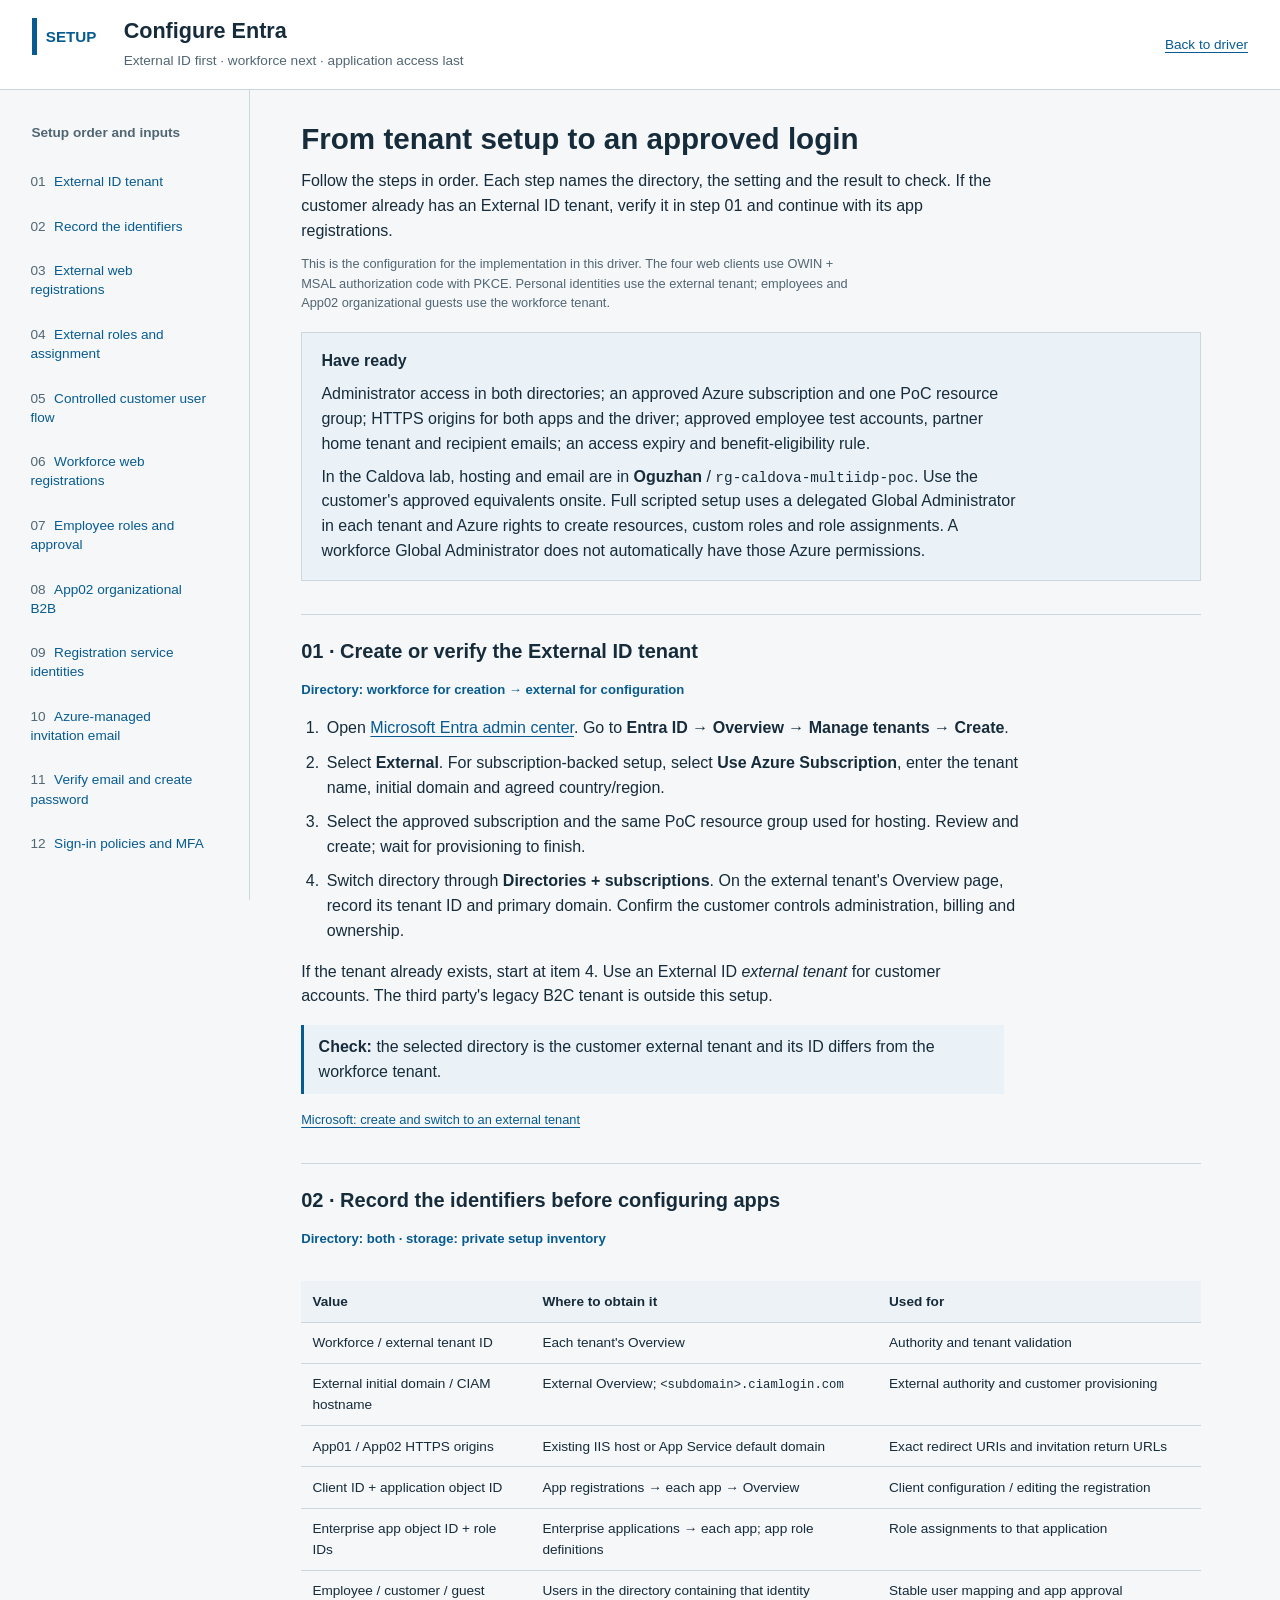
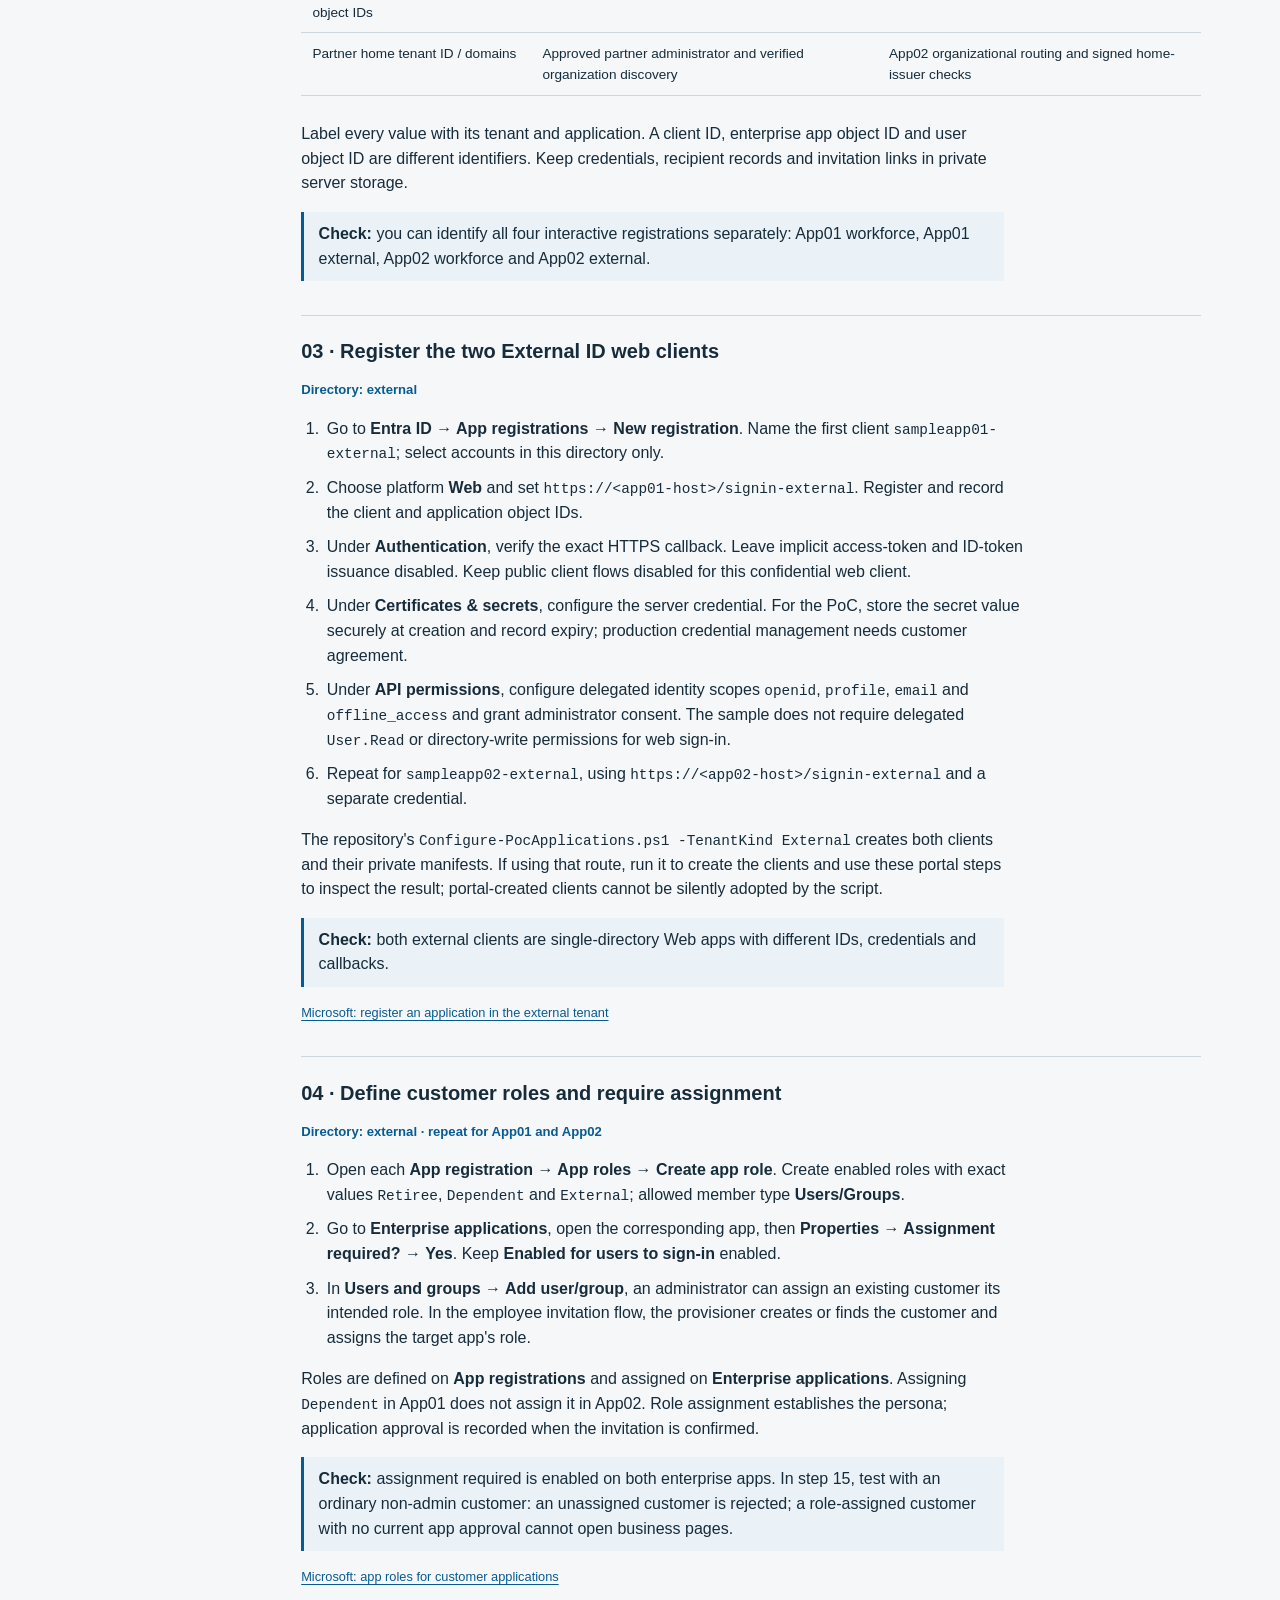
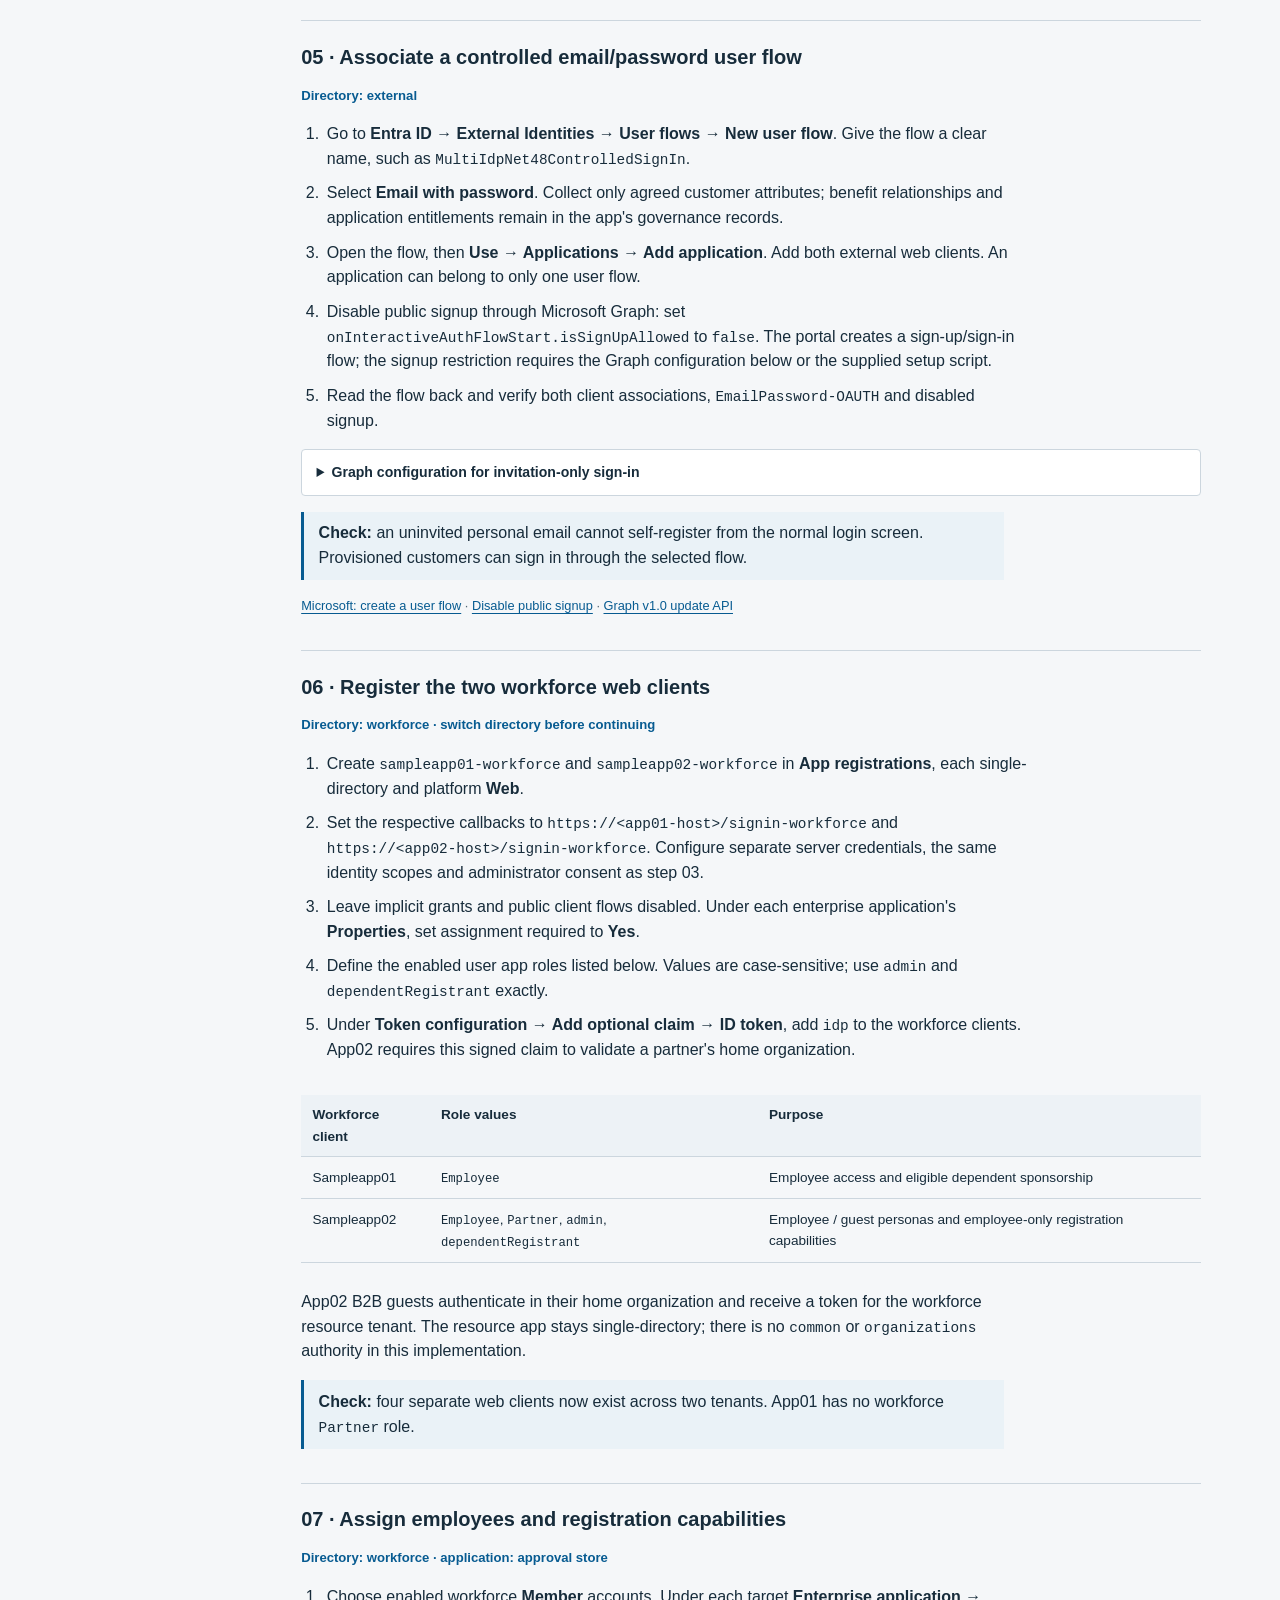
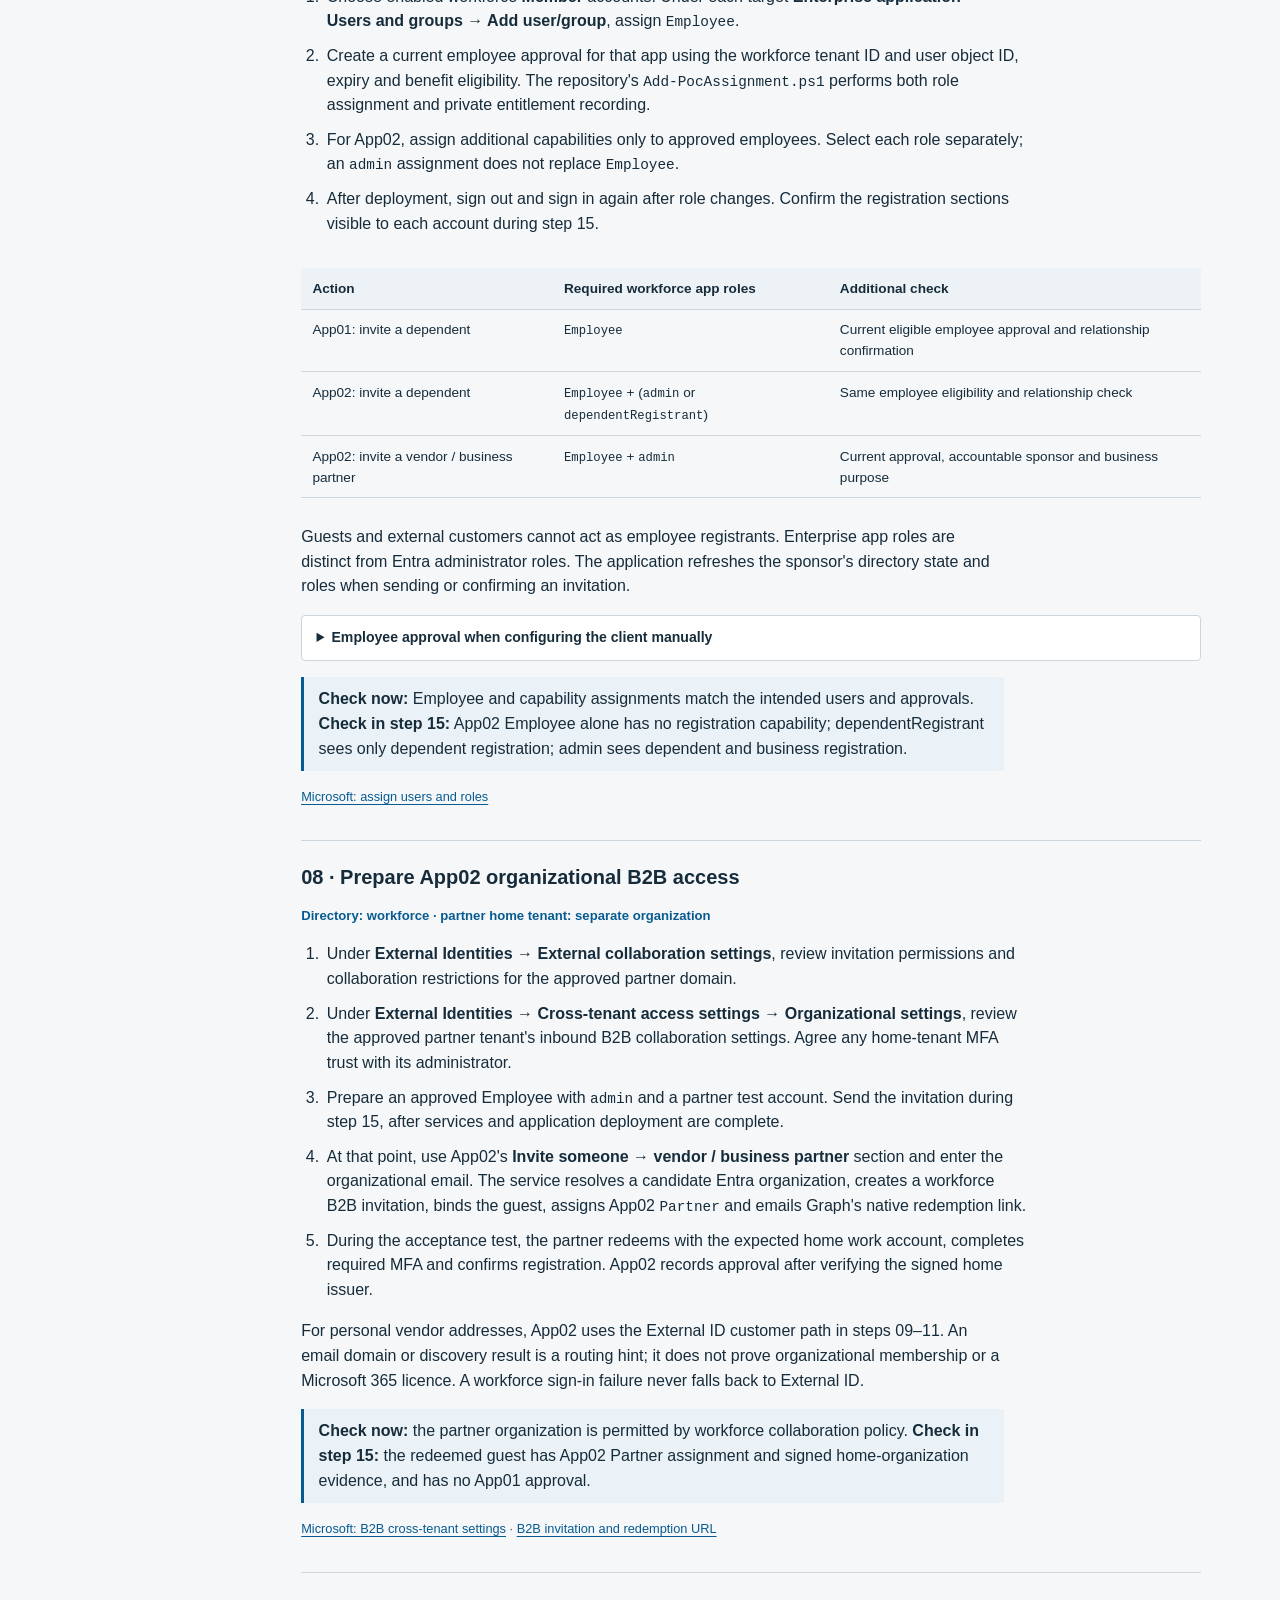
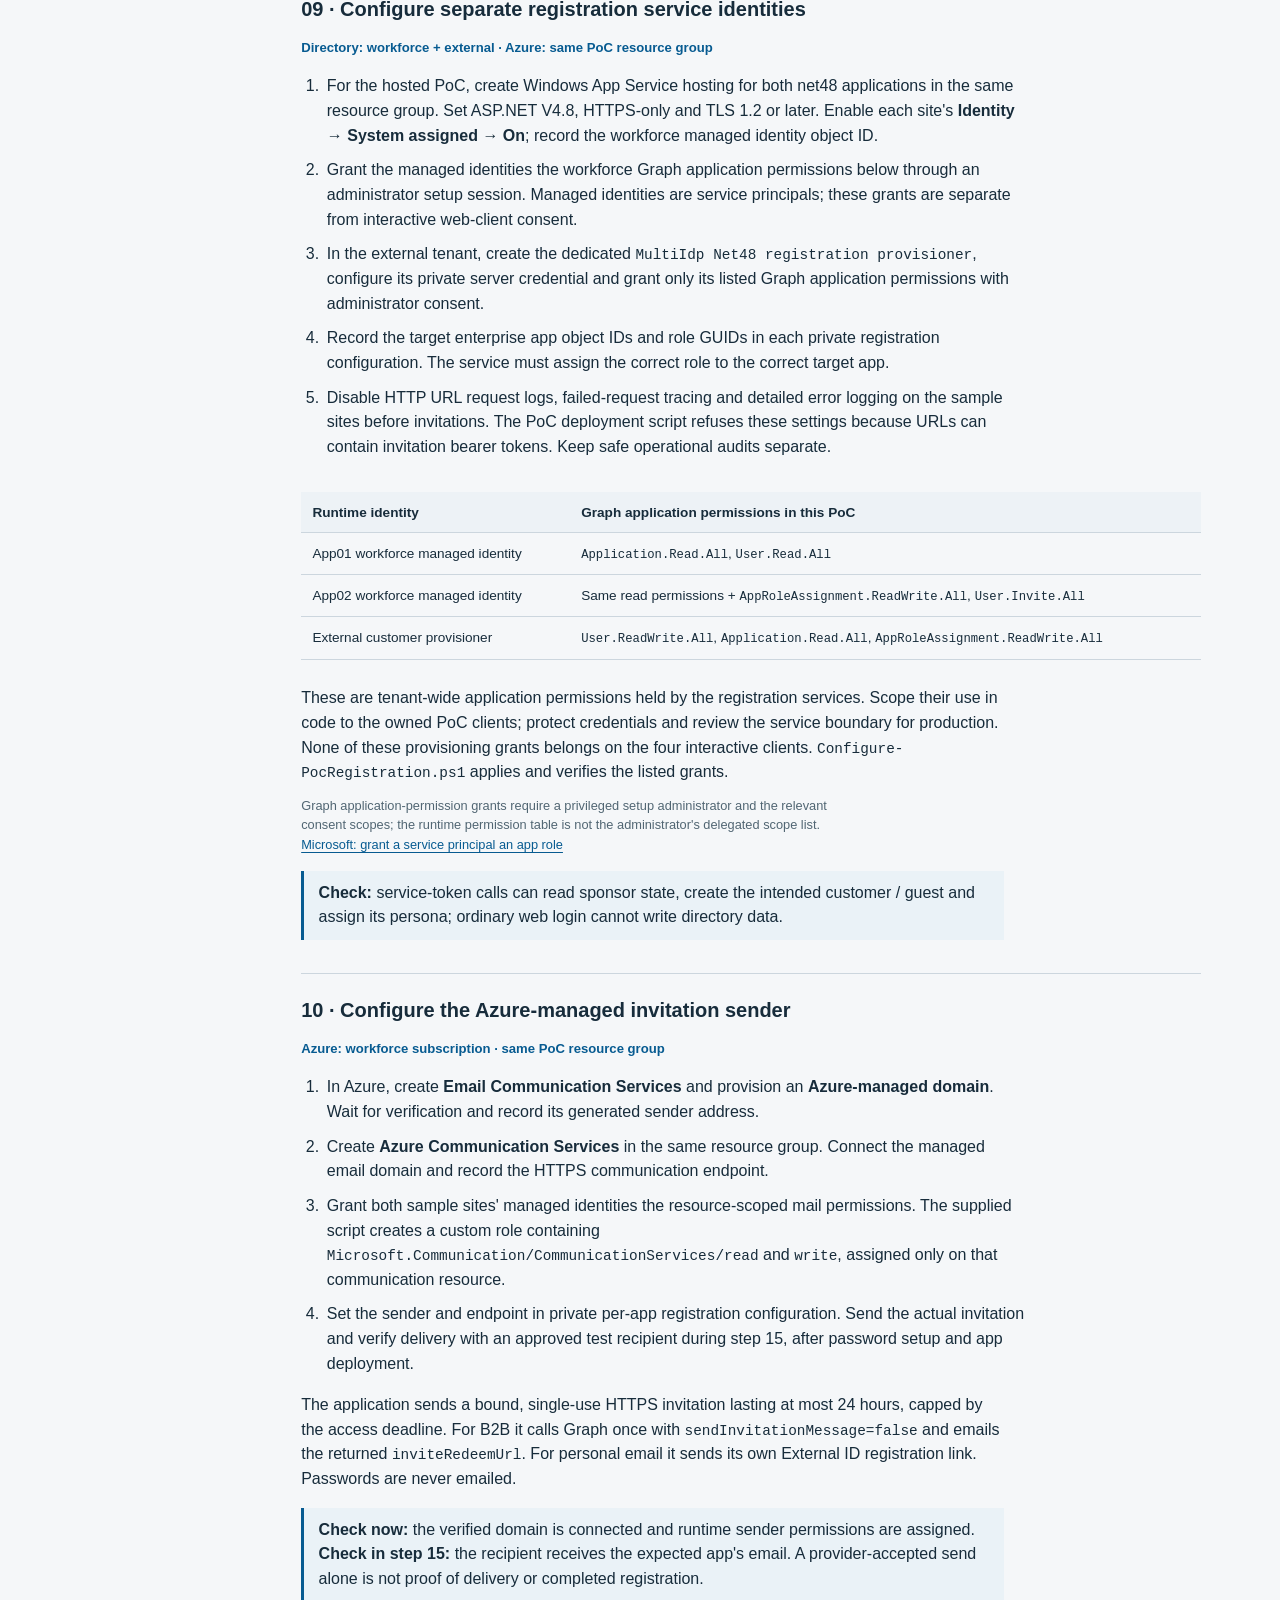
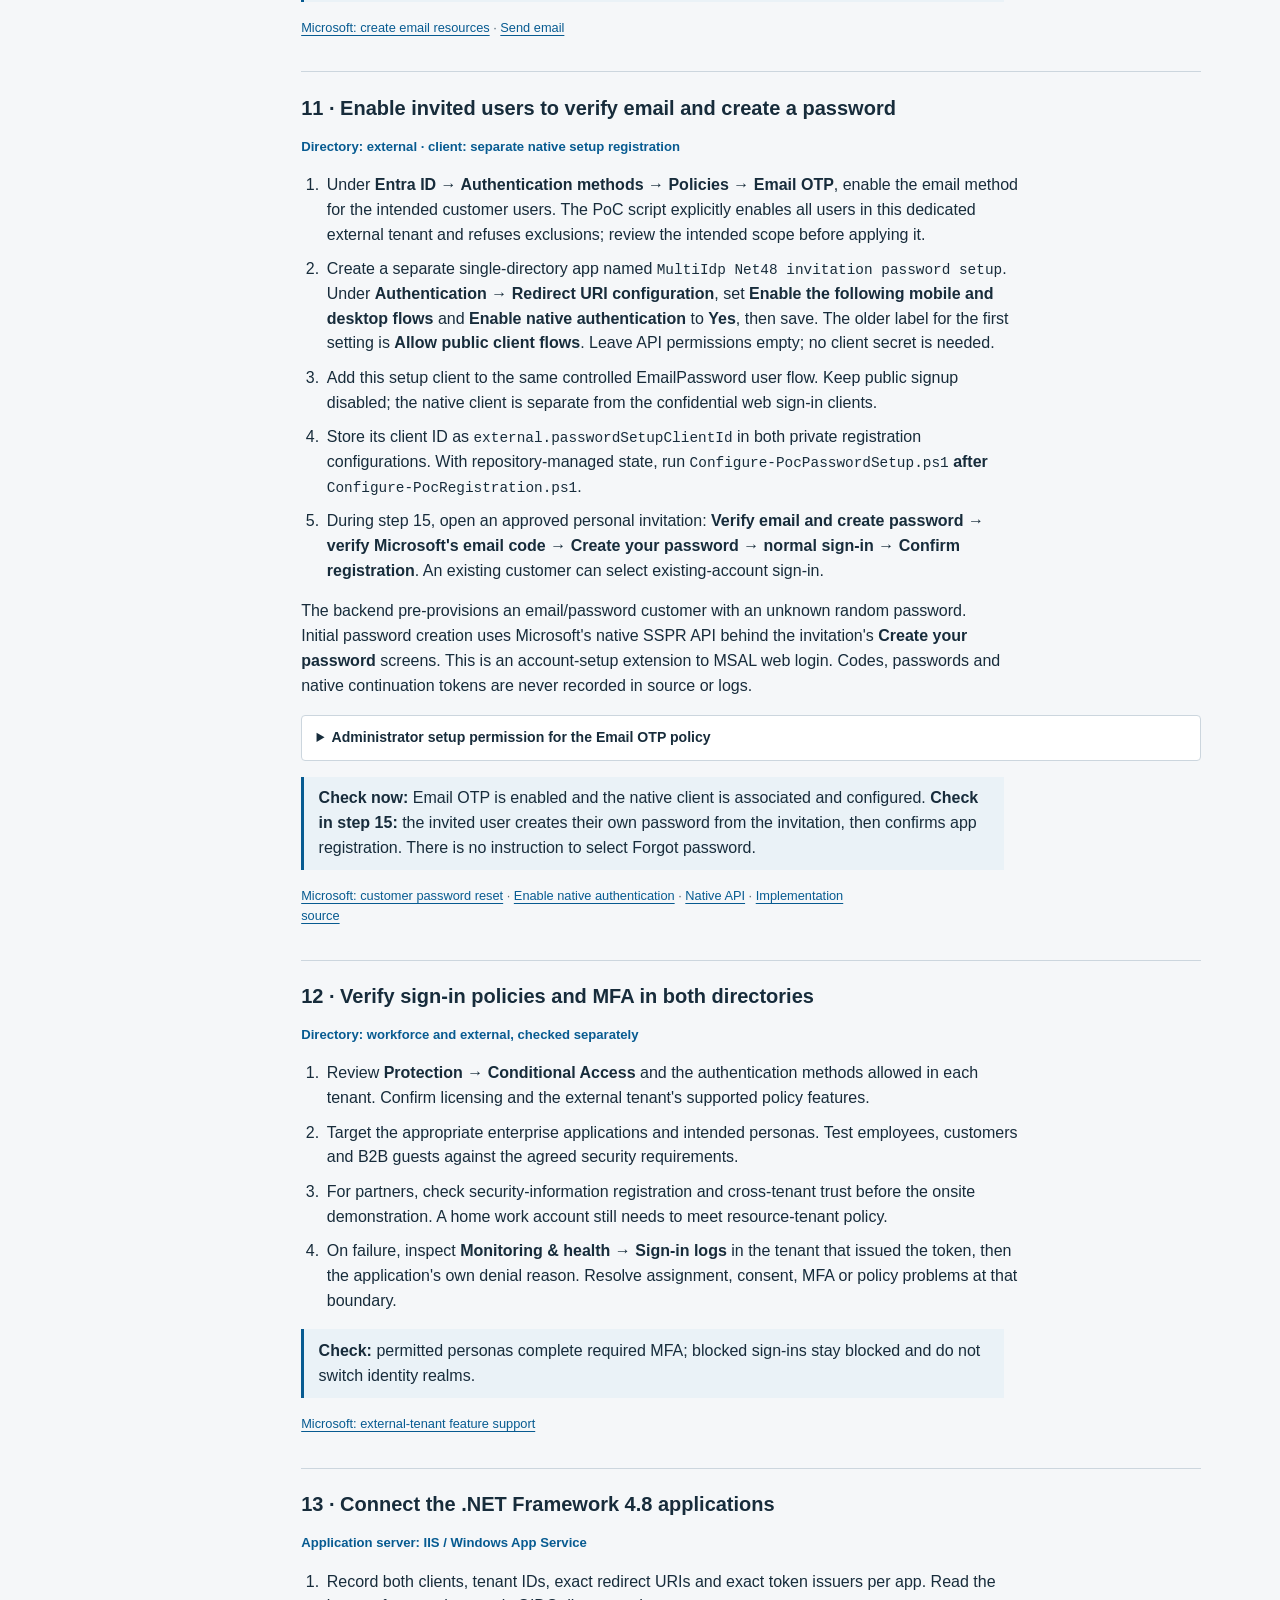
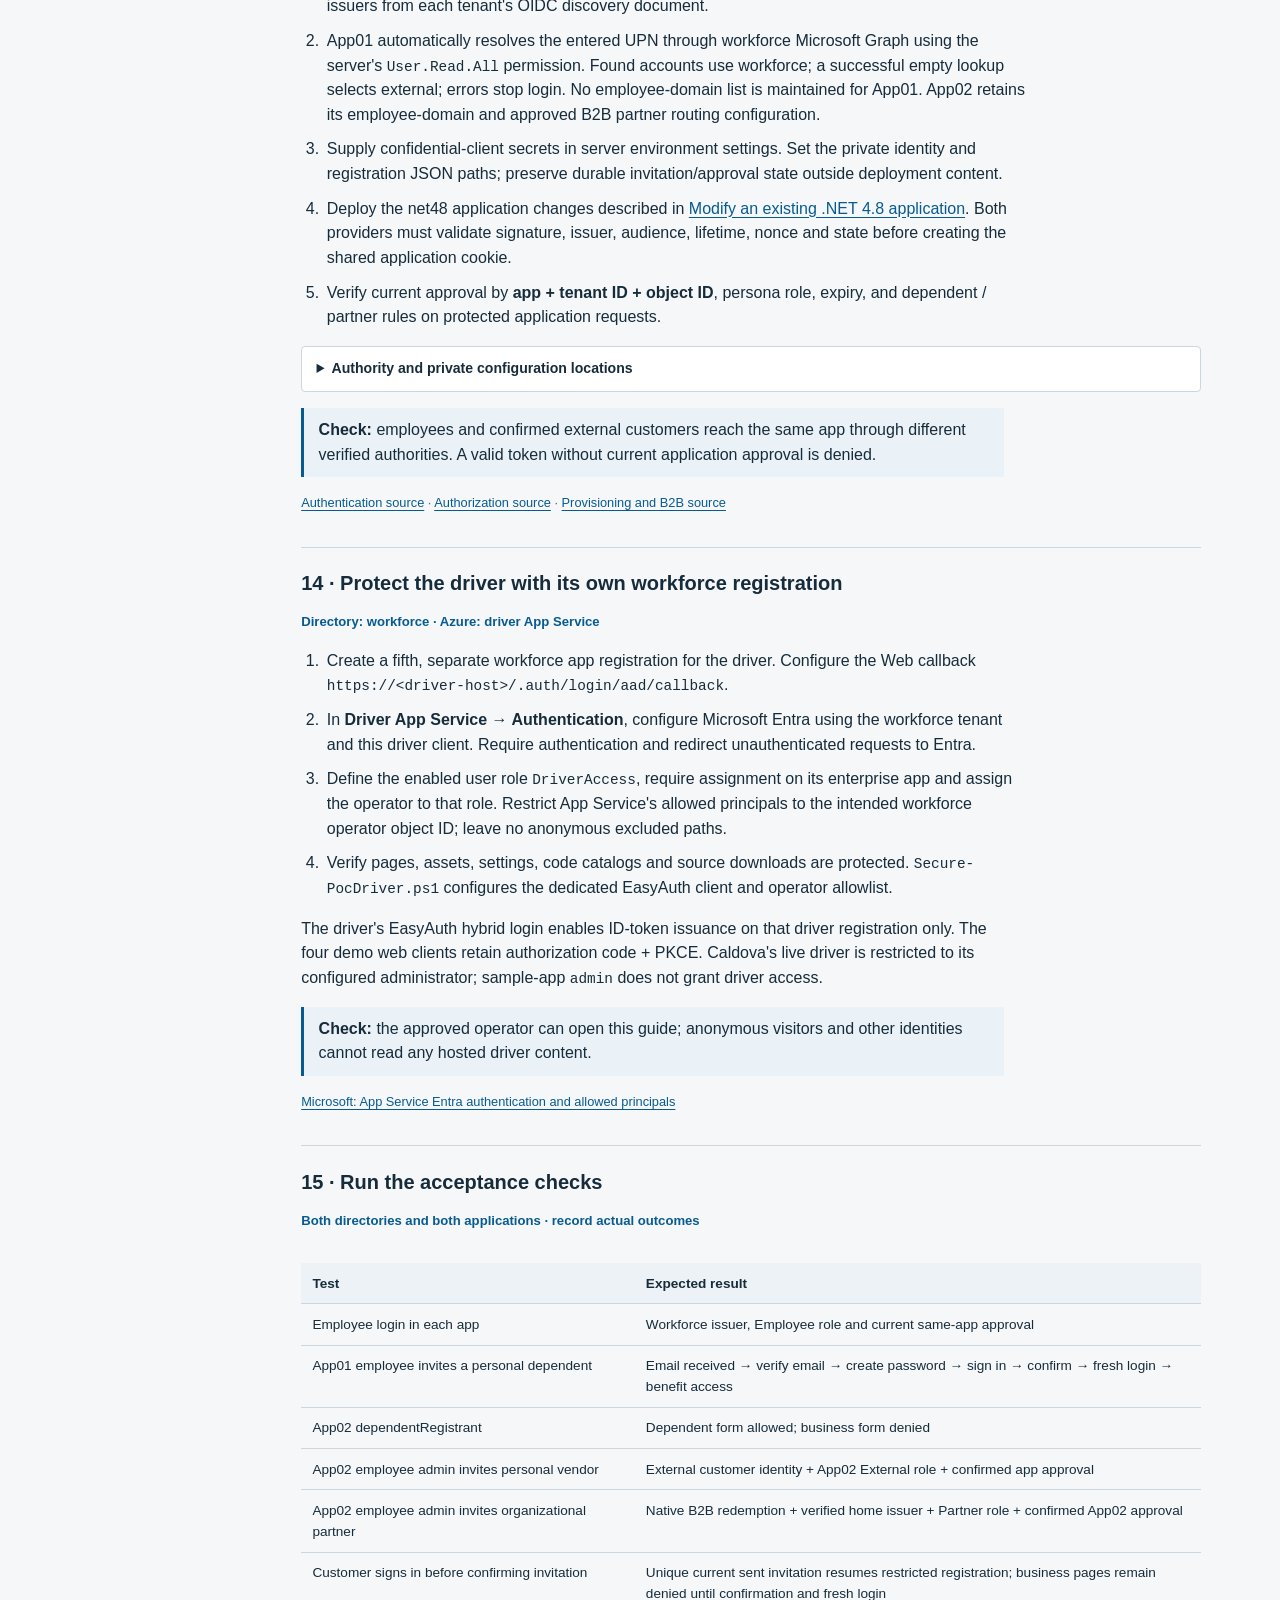
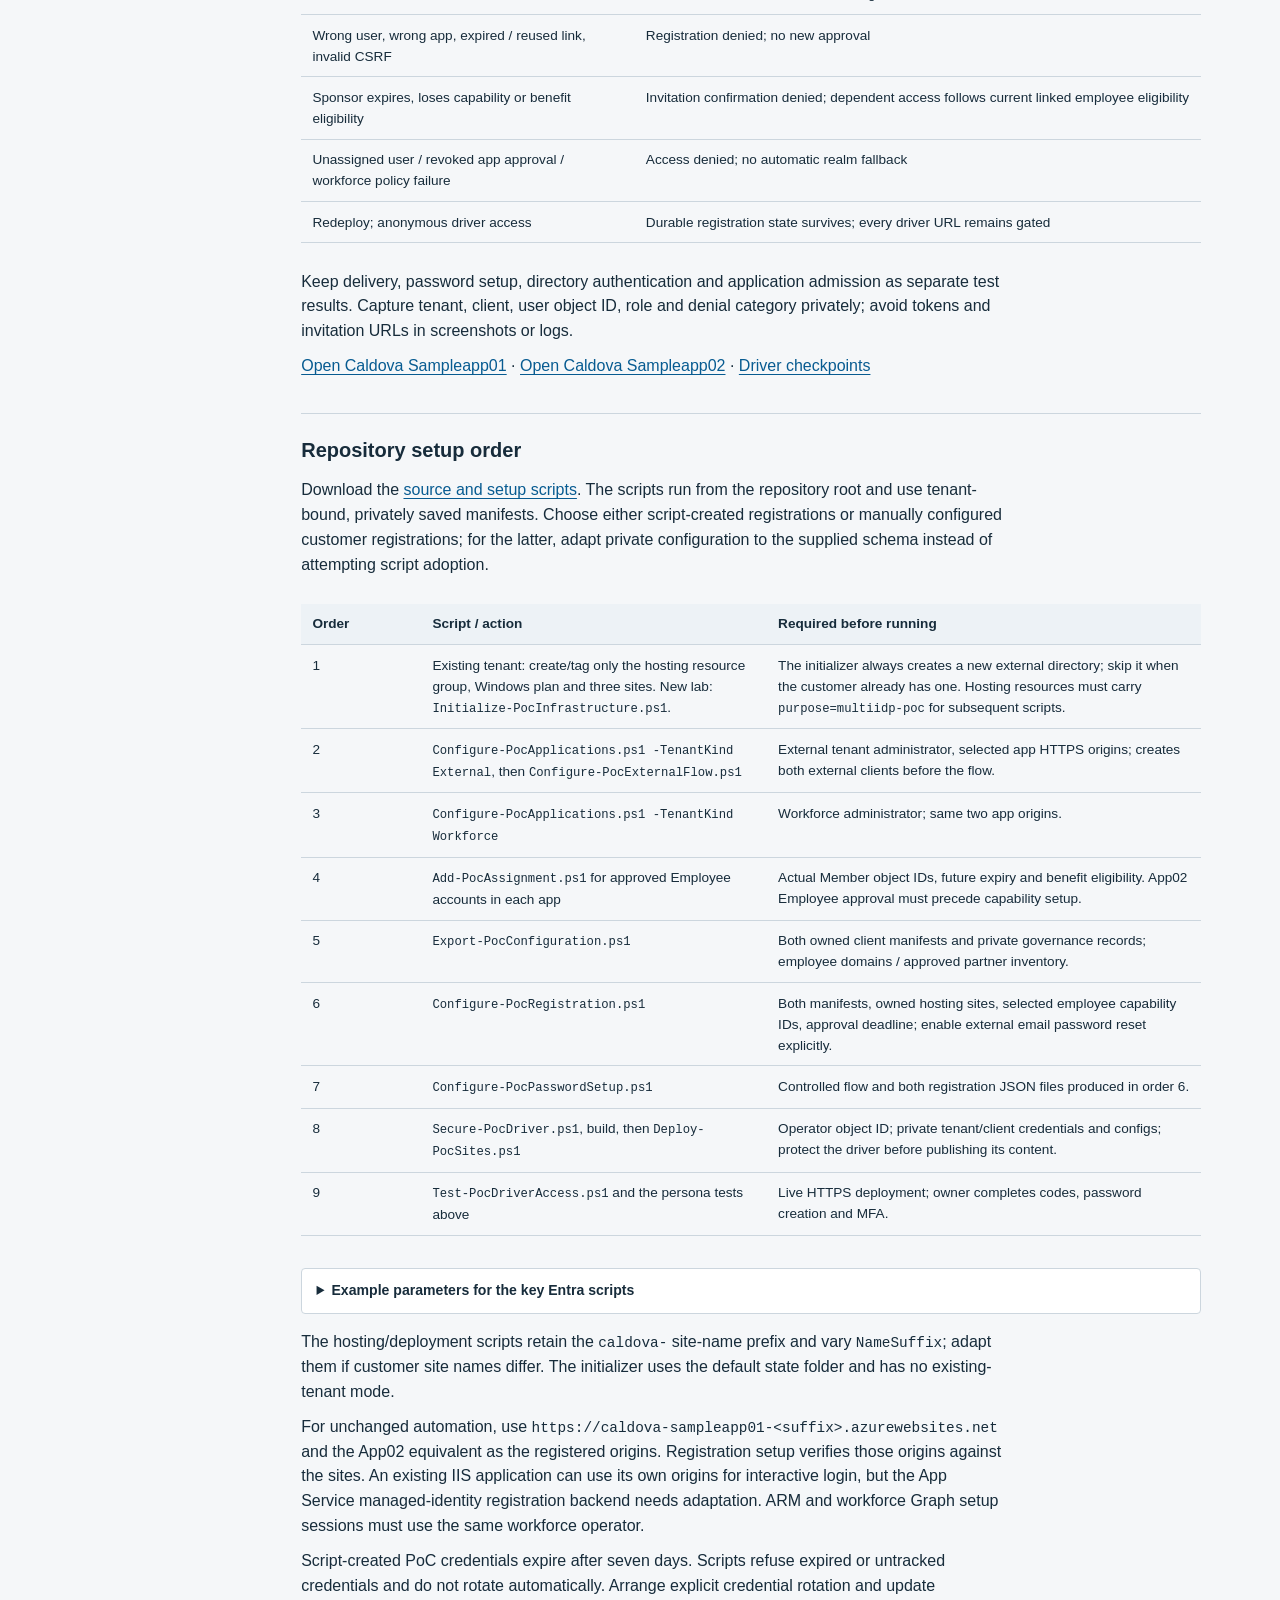
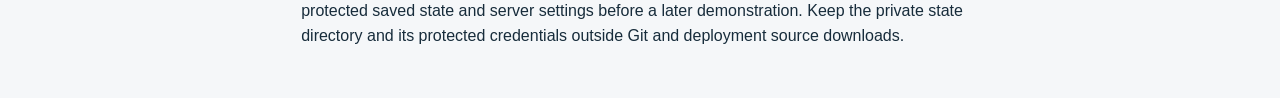
==== commit 3c189729: "Resolve Sampleapp01 workforce accounts automatically before sign-in" ====
--- a/driver/entra-setup.html
+++ b/driver/entra-setup.html
@@ -38,6 +38,7 @@
           <li><a href="#validation">Run the acceptance checks</a></li>
         </ol>
         <a class="rail-overview" href="#automation">Repository setup order</a>
+        <a class="rail-overview" href="login-routing.html">Sampleapp01 login routing</a>
         <a class="rail-overview" href="migration-sampleapp01.html">Modify an existing app</a>
       </nav>
     </aside>
@@ -267,7 +268,7 @@
           <p class="setup-context">Application server: IIS / Windows App Service</p>
           <ol>
             <li>Record both clients, tenant IDs, exact redirect URIs and exact token issuers per app. Read the issuers from each tenant's OIDC discovery document.</li>
-            <li>Configure employee domains and approved partner routes. App01 routes employees to workforce and customers to external; App02 also supports approved workforce B2B partners.</li>
+            <li>App01 automatically resolves the entered UPN through workforce Microsoft Graph using the server's <code>User.Read.All</code> permission. Found accounts use workforce; a successful empty lookup selects external; errors stop login. No employee-domain list is maintained for App01. App02 retains its employee-domain and approved B2B partner routing configuration.</li>
             <li>Supply confidential-client secrets in server environment settings. Set the private identity and registration JSON paths; preserve durable invitation/approval state outside deployment content.</li>
             <li>Deploy the net48 application changes described in <a href="migration-sampleapp01.html">Modify an existing .NET 4.8 application</a>. Both providers must validate signature, issuer, audience, lifetime, nonce and state before creating the shared application cookie.</li>
             <li>Verify current approval by <strong>app + tenant ID + object ID</strong>, persona role, expiry, and dependent / partner rules on protected application requests.</li>
--- a/driver/migration.css
+++ b/driver/migration.css
@@ -23,5 +23,9 @@
 .entra-page .setup-check{border-left:3px solid var(--blue);padding:.6rem .9rem;background:var(--light);margin:1rem 0}
 .entra-page article ol{padding-left:1.4rem}
 .entra-page article li{padding-left:.2rem;margin:.6rem 0}
+.routing-page article li{margin:.45rem 0}
+.routing-page .routing-chain{display:flex;align-items:center;flex-wrap:wrap;gap:.45rem .6rem;border:1px solid var(--line);background:var(--light);padding:.8rem 1rem;font-size:.8rem;margin:1rem 0}
+.routing-page .routing-chain span:not([aria-hidden]){font-weight:600}
+.routing-page article>p#routing-status{color:var(--blue)}
 @media(max-width:760px){.migration-page article>h2{font-size:1.5rem}.migration-page .migration-toc{display:flex;flex-wrap:wrap;gap:.4rem .9rem;font-size:.82rem;margin:1rem 0}.migration-page .site-header{align-items:flex-start;flex-direction:column}.migration-page article section{margin:1.7rem 0}.migration-page article section>h3{font-size:1.15rem}}
 @media print{.migration-page article{max-width:none}.migration-page article>h2{font-size:18pt}.migration-page article section>h3{font-size:13pt}.migration-page .site-header>a,.migration-page .migration-toc{display:none}.migration-page article section{margin:7mm 0;padding-top:4mm}.migration-page details{break-inside:avoid}.migration-page a{color:#111}.migration-page details pre{max-height:none;white-space:pre-wrap}}
